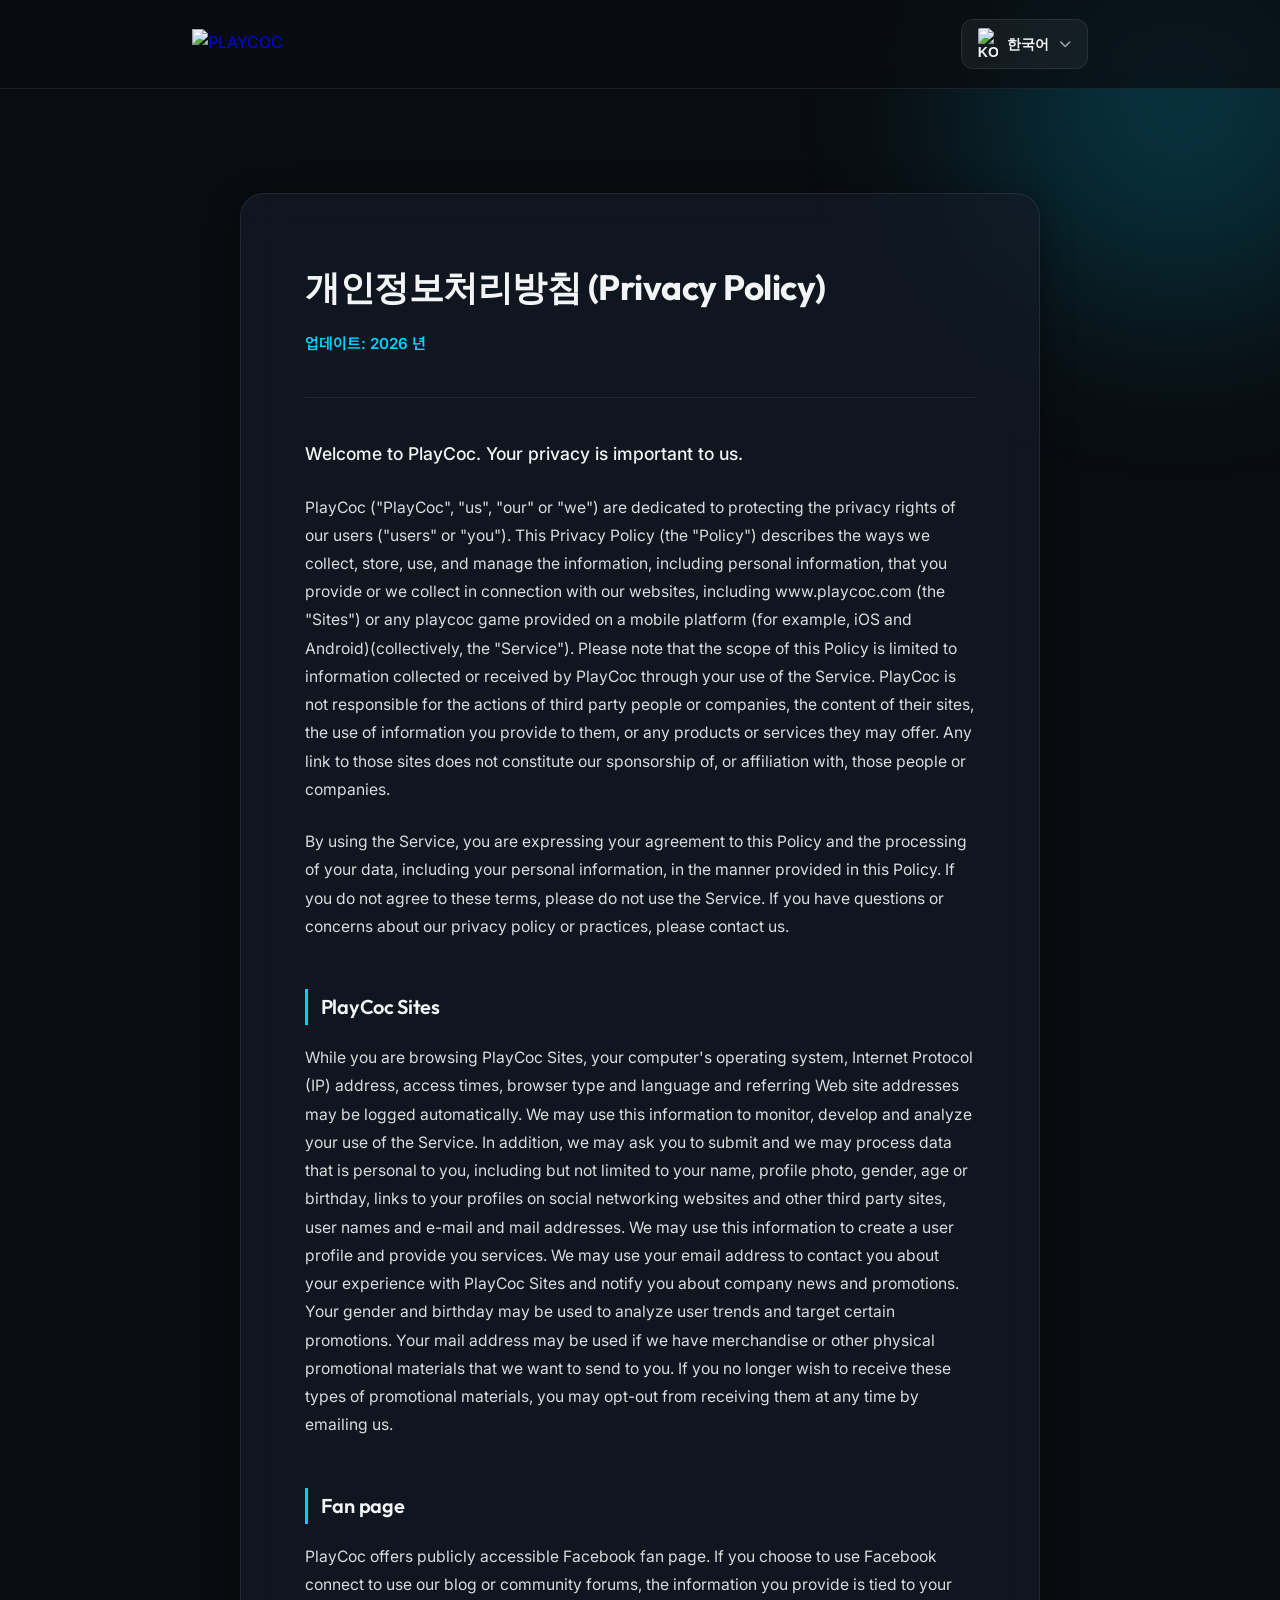
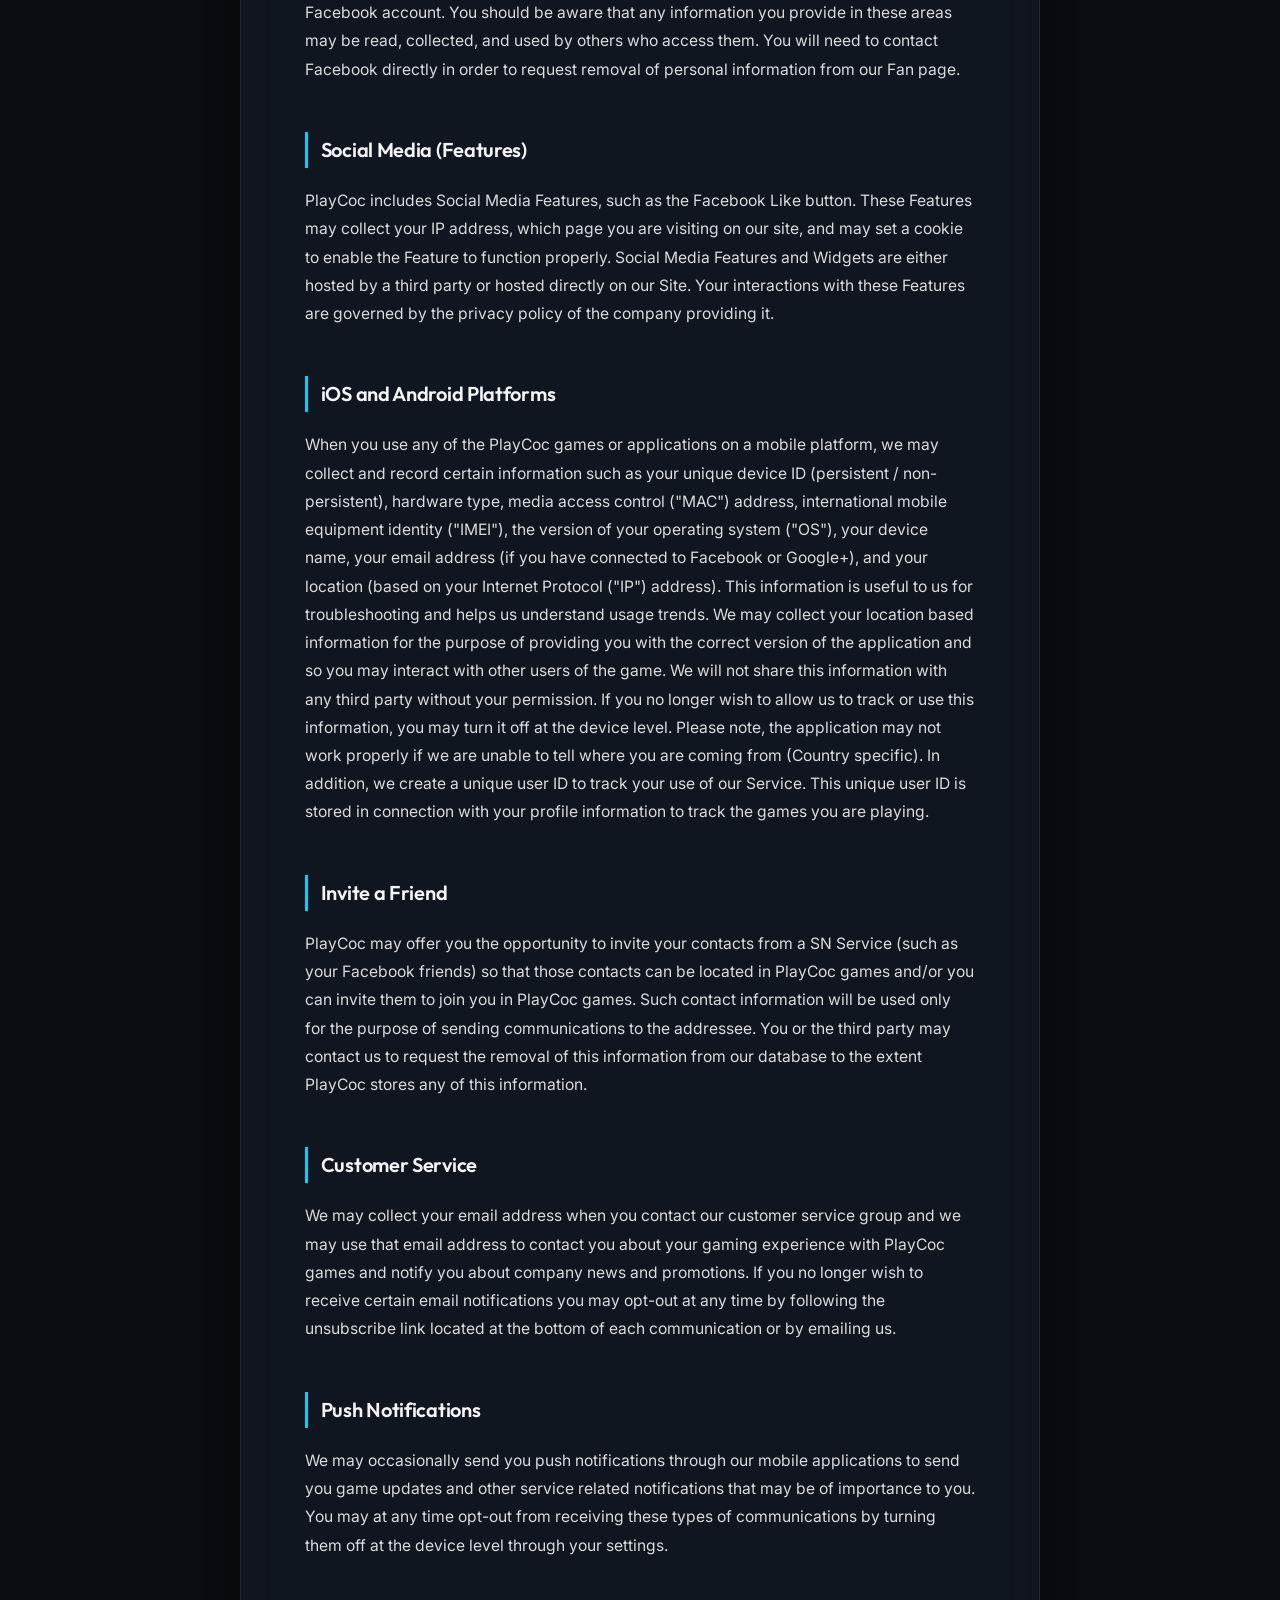
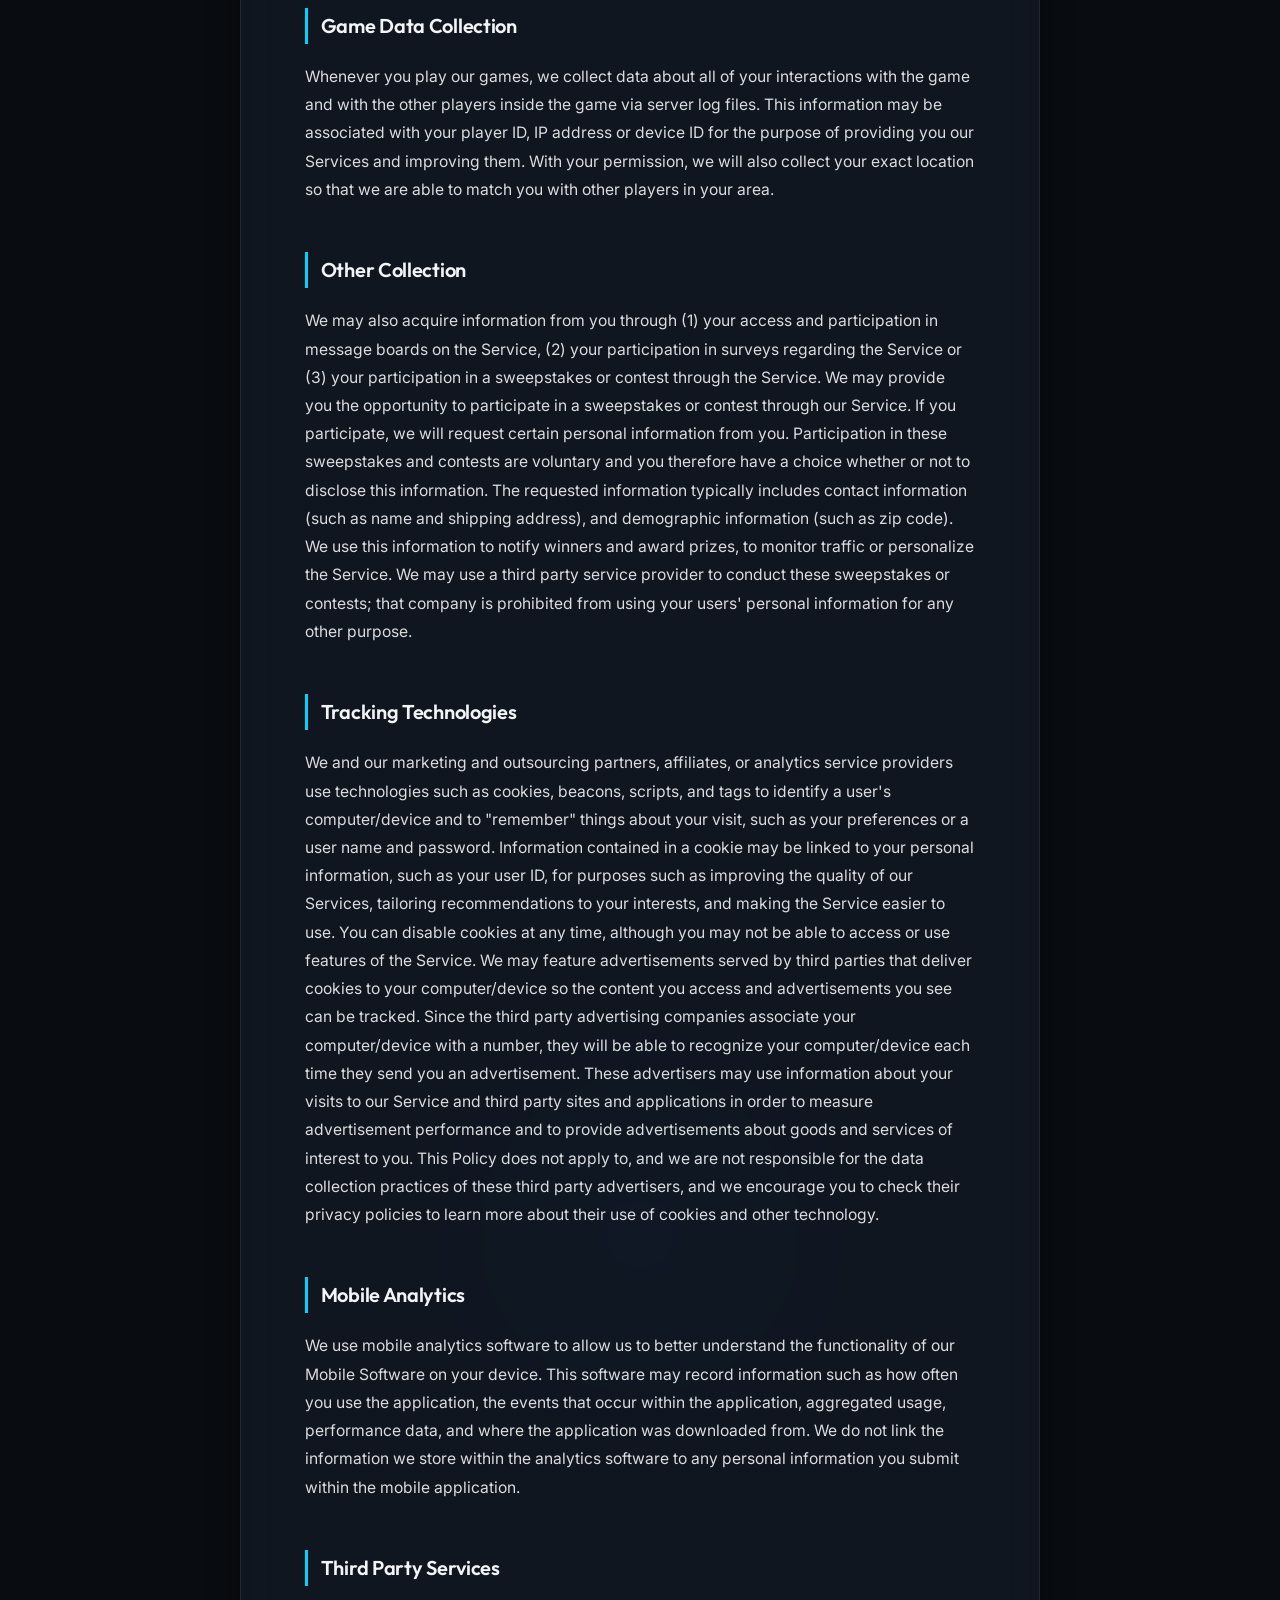
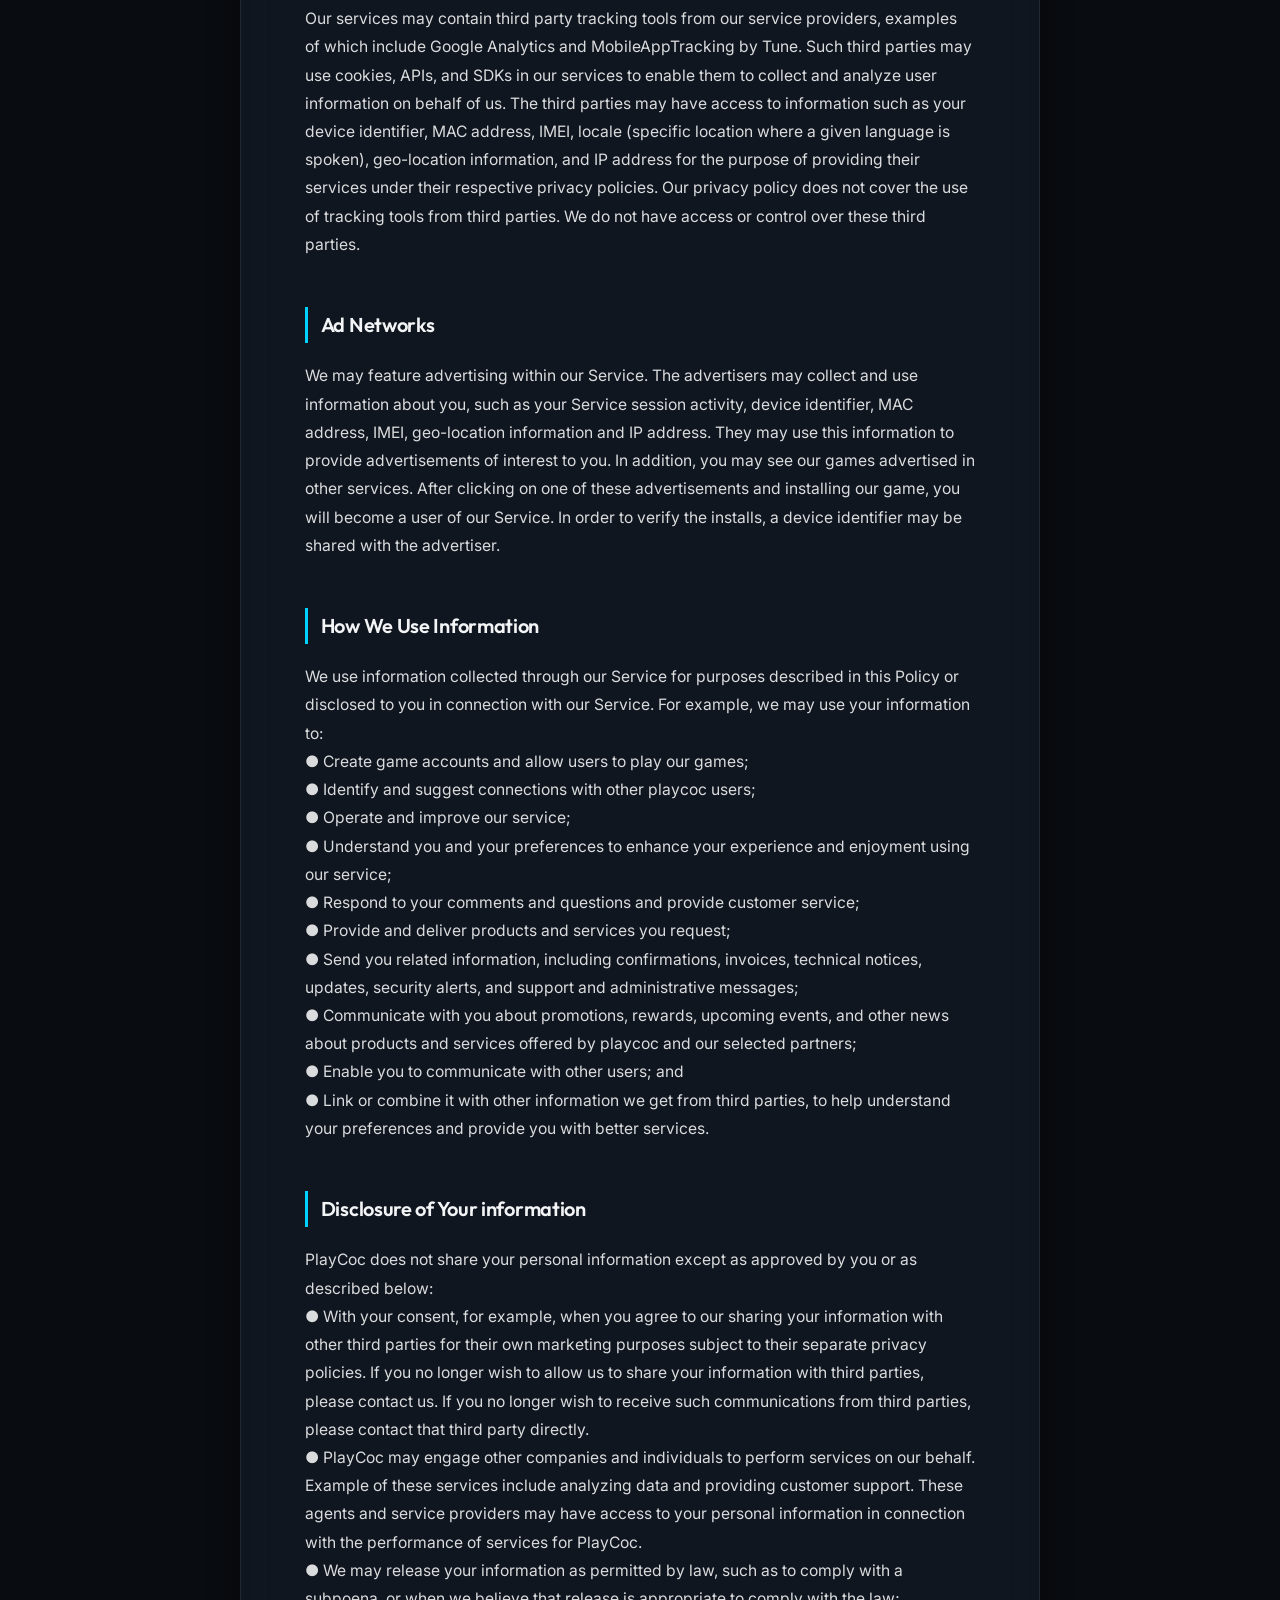
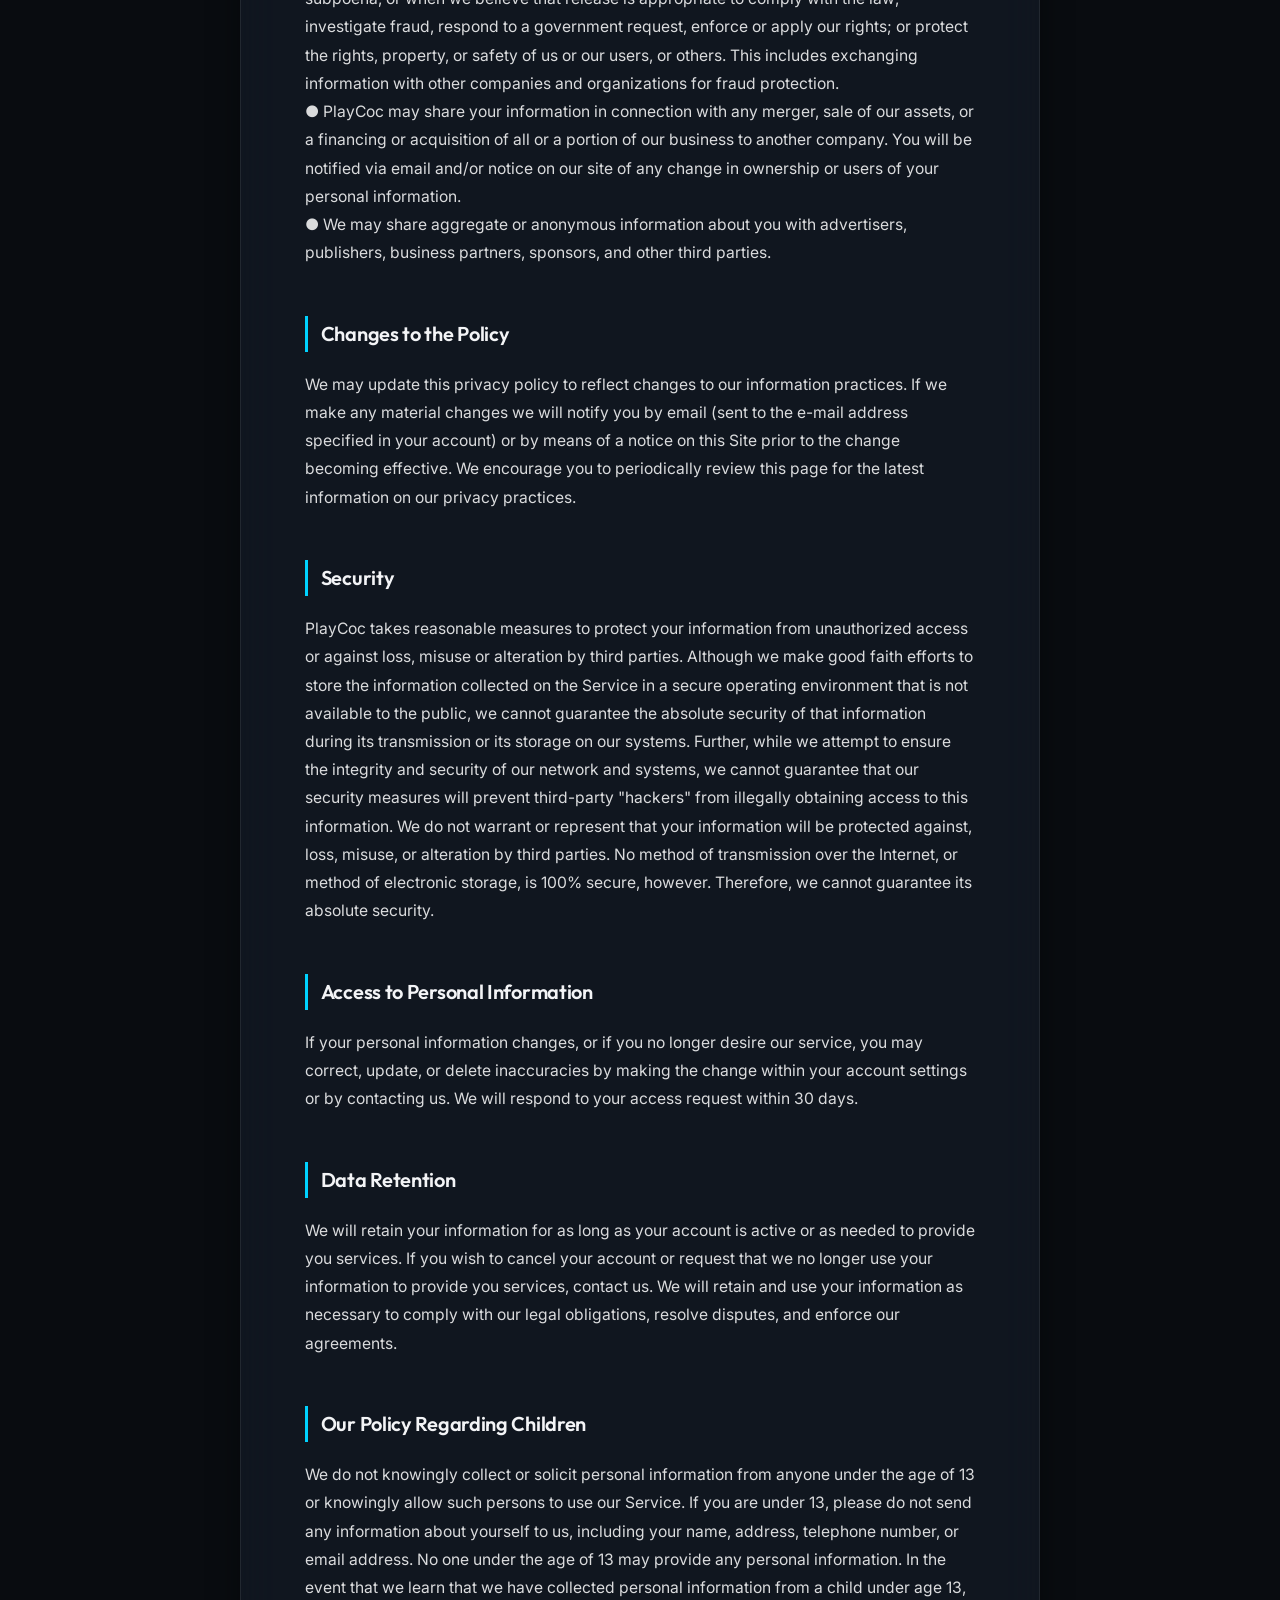
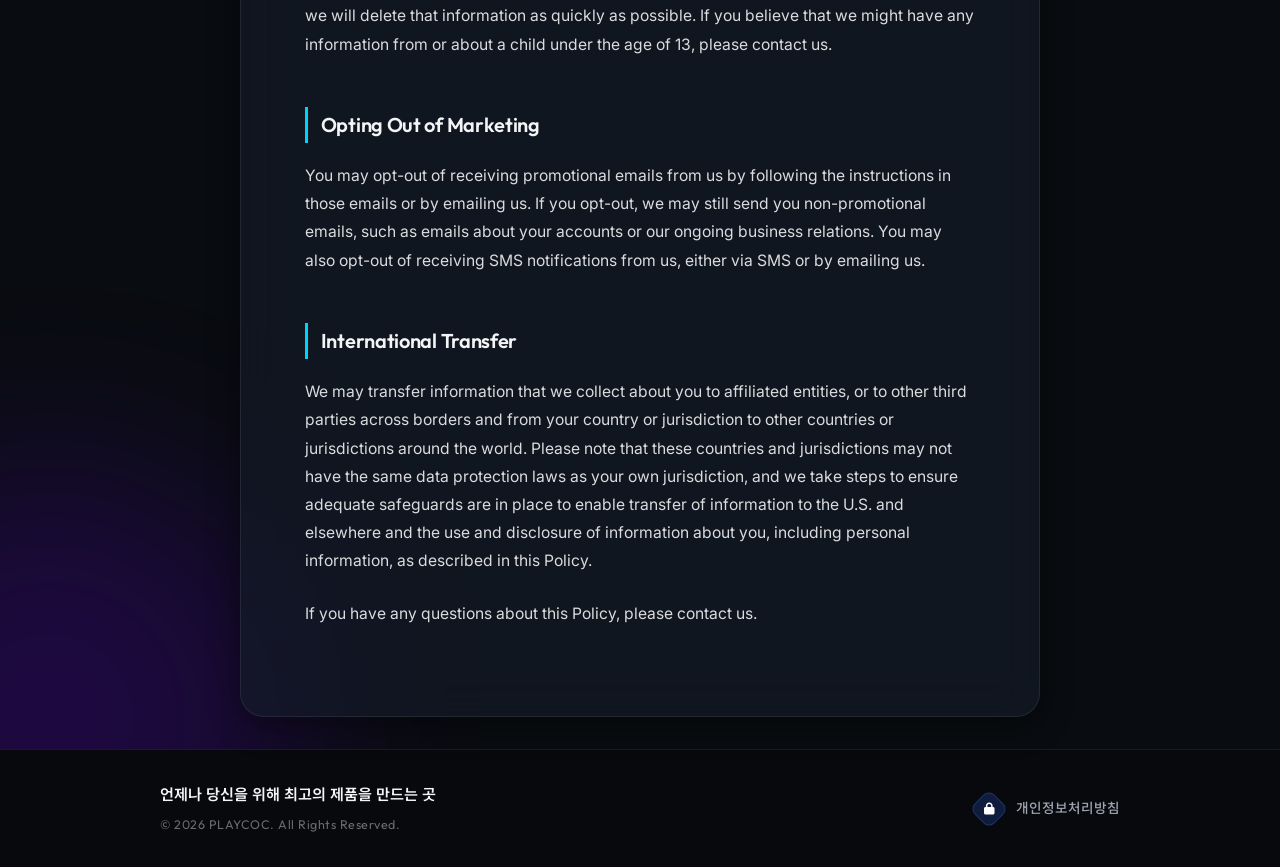
==== policy.html @ 74ed123f "Add files via upload" ====
<!DOCTYPE html>
<html lang="ko">
<head>
  <meta charset="UTF-8">
  <meta name="viewport" content="width=device-width, initial-scale=1.0">
  <title>개인정보처리방침 | Playcoc</title>
  <meta name="description" content="PlayCoc 개인정보처리방침 (Privacy Policy).">
  
  <!-- SEO Open Graph -->
  <meta property="og:title" content="개인정보처리방침 | Playcoc">
  <meta property="og:description" content="PlayCoc Privacy Policy.">
  <meta property="og:type" content="website">
  
  <!-- Fonts -->
  <link rel="preconnect" href="https://fonts.googleapis.com">
  <link rel="preconnect" href="https://fonts.gstatic.com" crossorigin>
  <link href="https://fonts.googleapis.com/css2?family=Inter:wght@300;400;500;600;700&family=Noto+Sans+KR:wght@300;400;500;700&family=Outfit:wght@400;600;800&display=swap" rel="stylesheet">
  
  <!-- FontAwesome -->
  <link rel="stylesheet" href="https://cdnjs.cloudflare.com/ajax/libs/font-awesome/6.4.0/css/all.min.css">
  
  <!-- Custom Styles -->
  <link rel="stylesheet" href="style.css">
</head>
<body>

  <!-- Background Decorative Orbs Container -->
  <div class="bg-decor-wrapper">
    <div class="decor-orb orb-1"></div>
    <div class="decor-orb orb-2"></div>
    <div class="decor-orb orb-3"></div>
  </div>

  <!-- Header -->
  <header>
    <div class="header-container">
      <a href="index.html" class="logo">
        <img src="img/header-logo.webp" alt="PLAYCOC" class="logo-img">
      </a>
      <div class="header-right">
        <!-- Custom Language Selector with Flags -->
        <div class="custom-lang-selector" id="lang-selector-wrap">
          <button class="lang-trigger-btn" id="lang-trigger">
            <img src="https://flagcdn.com/w20/kr.png" alt="KO" class="flag-img" id="current-flag">
            <span id="current-lang-text">한국어</span>
            <i class="fa-solid fa-chevron-down arrow-icon"></i>
          </button>
          <div class="lang-dropdown-menu" id="lang-dropdown">
            <div class="lang-option" data-value="ko">
              <img src="https://flagcdn.com/w20/kr.png" alt="KO" class="flag-img">
              <span>한국어</span>
            </div>
            <div class="lang-option" data-value="en">
              <img src="https://flagcdn.com/w20/us.png" alt="EN" class="flag-img">
              <span>English</span>
            </div>
            <div class="lang-option" data-value="vi">
              <img src="https://flagcdn.com/w20/vn.png" alt="VI" class="flag-img">
              <span>Tiếng Việt</span>
            </div>
          </div>
        </div>
      </div>
    </div>
  </header>

  <!-- Main Container -->
  <main class="container" style="padding-top: 6.5rem; padding-bottom: 2rem;">
    <div class="policy-wrapper">
      <div class="policy-header">
        <h1 data-i18n="policy-title">개인정보처리방침 (Privacy Policy)</h1>
        <p class="policy-date">
          <span data-i18n="policy-date-prefix">Updated in</span>
          <span id="policy-year"></span>
          <span data-i18n="policy-date-suffix"></span>
        </p>
      </div>
      
      <div class="policy-content">
        <p class="policy-intro">Welcome to PlayCoc. Your privacy is important to us.</p>
        
        <p>PlayCoc ("PlayCoc", "us", "our" or "we") are dedicated to protecting the privacy rights of our users ("users" or "you"). This Privacy Policy (the "Policy") describes the ways we collect, store, use, and manage the information, including personal information, that you provide or we collect in connection with our websites, including www.playcoc.com (the "Sites") or any playcoc game provided on a mobile platform (for example, iOS and Android)(collectively, the "Service"). Please note that the scope of this Policy is limited to information collected or received by PlayCoc through your use of the Service. PlayCoc is not responsible for the actions of third party people or companies, the content of their sites, the use of information you provide to them, or any products or services they may offer. Any link to those sites does not constitute our sponsorship of, or affiliation with, those people or companies.</p>
        
        <p>By using the Service, you are expressing your agreement to this Policy and the processing of your data, including your personal information, in the manner provided in this Policy. If you do not agree to these terms, please do not use the Service. If you have questions or concerns about our privacy policy or practices, please contact us.</p>
        
        <h3>PlayCoc Sites</h3>
        <p>While you are browsing PlayCoc Sites, your computer's operating system, Internet Protocol (IP) address, access times, browser type and language and referring Web site addresses may be logged automatically. We may use this information to monitor, develop and analyze your use of the Service. In addition, we may ask you to submit and we may process data that is personal to you, including but not limited to your name, profile photo, gender, age or birthday, links to your profiles on social networking websites and other third party sites, user names and e-mail and mail addresses. We may use this information to create a user profile and provide you services. We may use your email address to contact you about your experience with PlayCoc Sites and notify you about company news and promotions. Your gender and birthday may be used to analyze user trends and target certain promotions. Your mail address may be used if we have merchandise or other physical promotional materials that we want to send to you. If you no longer wish to receive these types of promotional materials, you may opt-out from receiving them at any time by emailing us.</p>
        
        <h3>Fan page</h3>
        <p>PlayCoc offers publicly accessible Facebook fan page. If you choose to use Facebook connect to use our blog or community forums, the information you provide is tied to your Facebook account. You should be aware that any information you provide in these areas may be read, collected, and used by others who access them. You will need to contact Facebook directly in order to request removal of personal information from our Fan page.</p>
        
        <h3>Social Media (Features)</h3>
        <p>PlayCoc includes Social Media Features, such as the Facebook Like button. These Features may collect your IP address, which page you are visiting on our site, and may set a cookie to enable the Feature to function properly. Social Media Features and Widgets are either hosted by a third party or hosted directly on our Site. Your interactions with these Features are governed by the privacy policy of the company providing it.</p>
        
        <h3>iOS and Android Platforms</h3>
        <p>When you use any of the PlayCoc games or applications on a mobile platform, we may collect and record certain information such as your unique device ID (persistent / non-persistent), hardware type, media access control ("MAC") address, international mobile equipment identity ("IMEI"), the version of your operating system ("OS"), your device name, your email address (if you have connected to Facebook or Google+), and your location (based on your Internet Protocol ("IP") address). This information is useful to us for troubleshooting and helps us understand usage trends. We may collect your location based information for the purpose of providing you with the correct version of the application and so you may interact with other users of the game. We will not share this information with any third party without your permission. If you no longer wish to allow us to track or use this information, you may turn it off at the device level. Please note, the application may not work properly if we are unable to tell where you are coming from (Country specific). In addition, we create a unique user ID to track your use of our Service. This unique user ID is stored in connection with your profile information to track the games you are playing.</p>
        
        <h3>Invite a Friend</h3>
        <p>PlayCoc may offer you the opportunity to invite your contacts from a SN Service (such as your Facebook friends) so that those contacts can be located in PlayCoc games and/or you can invite them to join you in PlayCoc games. Such contact information will be used only for the purpose of sending communications to the addressee. You or the third party may contact us to request the removal of this information from our database to the extent PlayCoc stores any of this information.</p>
        
        <h3>Customer Service</h3>
        <p>We may collect your email address when you contact our customer service group and we may use that email address to contact you about your gaming experience with PlayCoc games and notify you about company news and promotions. If you no longer wish to receive certain email notifications you may opt-out at any time by following the unsubscribe link located at the bottom of each communication or by emailing us.</p>
        
        <h3>Push Notifications</h3>
        <p>We may occasionally send you push notifications through our mobile applications to send you game updates and other service related notifications that may be of importance to you. You may at any time opt-out from receiving these types of communications by turning them off at the device level through your settings.</p>
        
        <h3>Game Data Collection</h3>
        <p>Whenever you play our games, we collect data about all of your interactions with the game and with the other players inside the game via server log files. This information may be associated with your player ID, IP address or device ID for the purpose of providing you our Services and improving them. With your permission, we will also collect your exact location so that we are able to match you with other players in your area.</p>
        
        <h3>Other Collection</h3>
        <p>We may also acquire information from you through (1) your access and participation in message boards on the Service, (2) your participation in surveys regarding the Service or (3) your participation in a sweepstakes or contest through the Service. We may provide you the opportunity to participate in a sweepstakes or contest through our Service. If you participate, we will request certain personal information from you. Participation in these sweepstakes and contests are voluntary and you therefore have a choice whether or not to disclose this information. The requested information typically includes contact information (such as name and shipping address), and demographic information (such as zip code). We use this information to notify winners and award prizes, to monitor traffic or personalize the Service. We may use a third party service provider to conduct these sweepstakes or contests; that company is prohibited from using your users' personal information for any other purpose.</p>
        
        <h3>Tracking Technologies</h3>
        <p>We and our marketing and outsourcing partners, affiliates, or analytics service providers use technologies such as cookies, beacons, scripts, and tags to identify a user's computer/device and to "remember" things about your visit, such as your preferences or a user name and password. Information contained in a cookie may be linked to your personal information, such as your user ID, for purposes such as improving the quality of our Services, tailoring recommendations to your interests, and making the Service easier to use. You can disable cookies at any time, although you may not be able to access or use features of the Service. We may feature advertisements served by third parties that deliver cookies to your computer/device so the content you access and advertisements you see can be tracked. Since the third party advertising companies associate your computer/device with a number, they will be able to recognize your computer/device each time they send you an advertisement. These advertisers may use information about your visits to our Service and third party sites and applications in order to measure advertisement performance and to provide advertisements about goods and services of interest to you. This Policy does not apply to, and we are not responsible for the data collection practices of these third party advertisers, and we encourage you to check their privacy policies to learn more about their use of cookies and other technology.</p>
        
        <h3>Mobile Analytics</h3>
        <p>We use mobile analytics software to allow us to better understand the functionality of our Mobile Software on your device. This software may record information such as how often you use the application, the events that occur within the application, aggregated usage, performance data, and where the application was downloaded from. We do not link the information we store within the analytics software to any personal information you submit within the mobile application.</p>
        
        <h3>Third Party Services</h3>
        <p>Our services may contain third party tracking tools from our service providers, examples of which include Google Analytics and MobileAppTracking by Tune. Such third parties may use cookies, APIs, and SDKs in our services to enable them to collect and analyze user information on behalf of us. The third parties may have access to information such as your device identifier, MAC address, IMEI, locale (specific location where a given language is spoken), geo-location information, and IP address for the purpose of providing their services under their respective privacy policies. Our privacy policy does not cover the use of tracking tools from third parties. We do not have access or control over these third parties.</p>
        
        <h3>Ad Networks</h3>
        <p>We may feature advertising within our Service. The advertisers may collect and use information about you, such as your Service session activity, device identifier, MAC address, IMEI, geo-location information and IP address. They may use this information to provide advertisements of interest to you. In addition, you may see our games advertised in other services. After clicking on one of these advertisements and installing our game, you will become a user of our Service. In order to verify the installs, a device identifier may be shared with the advertiser.</p>
        
        <h3>How We Use Information</h3>
        <p>We use information collected through our Service for purposes described in this Policy or disclosed to you in connection with our Service. For example, we may use your information to:<br>
        ● Create game accounts and allow users to play our games;<br>
        ● Identify and suggest connections with other playcoc users;<br>
        ● Operate and improve our service;<br>
        ● Understand you and your preferences to enhance your experience and enjoyment using our service;<br>
        ● Respond to your comments and questions and provide customer service;<br>
        ● Provide and deliver products and services you request;<br>
        ● Send you related information, including confirmations, invoices, technical notices, updates, security alerts, and support and administrative messages;<br>
        ● Communicate with you about promotions, rewards, upcoming events, and other news about products and services offered by playcoc and our selected partners;<br>
        ● Enable you to communicate with other users; and<br>
        ● Link or combine it with other information we get from third parties, to help understand your preferences and provide you with better services.</p>
        
        <h3>Disclosure of Your information</h3>
        <p>PlayCoc does not share your personal information except as approved by you or as described below:<br>
        ● With your consent, for example, when you agree to our sharing your information with other third parties for their own marketing purposes subject to their separate privacy policies. If you no longer wish to allow us to share your information with third parties, please contact us. If you no longer wish to receive such communications from third parties, please contact that third party directly.<br>
        ● PlayCoc may engage other companies and individuals to perform services on our behalf. Example of these services include analyzing data and providing customer support. These agents and service providers may have access to your personal information in connection with the performance of services for PlayCoc.<br>
        ● We may release your information as permitted by law, such as to comply with a subpoena, or when we believe that release is appropriate to comply with the law; investigate fraud, respond to a government request, enforce or apply our rights; or protect the rights, property, or safety of us or our users, or others. This includes exchanging information with other companies and organizations for fraud protection.<br>
        ● PlayCoc may share your information in connection with any merger, sale of our assets, or a financing or acquisition of all or a portion of our business to another company. You will be notified via email and/or notice on our site of any change in ownership or users of your personal information.<br>
        ● We may share aggregate or anonymous information about you with advertisers, publishers, business partners, sponsors, and other third parties.</p>
        
        <h3>Changes to the Policy</h3>
        <p>We may update this privacy policy to reflect changes to our information practices. If we make any material changes we will notify you by email (sent to the e-mail address specified in your account) or by means of a notice on this Site prior to the change becoming effective. We encourage you to periodically review this page for the latest information on our privacy practices.</p>
        
        <h3>Security</h3>
        <p>PlayCoc takes reasonable measures to protect your information from unauthorized access or against loss, misuse or alteration by third parties. Although we make good faith efforts to store the information collected on the Service in a secure operating environment that is not available to the public, we cannot guarantee the absolute security of that information during its transmission or its storage on our systems. Further, while we attempt to ensure the integrity and security of our network and systems, we cannot guarantee that our security measures will prevent third-party "hackers" from illegally obtaining access to this information. We do not warrant or represent that your information will be protected against, loss, misuse, or alteration by third parties. No method of transmission over the Internet, or method of electronic storage, is 100% secure, however. Therefore, we cannot guarantee its absolute security.</p>
        
        <h3>Access to Personal Information</h3>
        <p>If your personal information changes, or if you no longer desire our service, you may correct, update, or delete inaccuracies by making the change within your account settings or by contacting us. We will respond to your access request within 30 days.</p>
        
        <h3>Data Retention</h3>
        <p>We will retain your information for as long as your account is active or as needed to provide you services. If you wish to cancel your account or request that we no longer use your information to provide you services, contact us. We will retain and use your information as necessary to comply with our legal obligations, resolve disputes, and enforce our agreements.</p>
        
        <h3>Our Policy Regarding Children</h3>
        <p>We do not knowingly collect or solicit personal information from anyone under the age of 13 or knowingly allow such persons to use our Service. If you are under 13, please do not send any information about yourself to us, including your name, address, telephone number, or email address. No one under the age of 13 may provide any personal information. In the event that we learn that we have collected personal information from a child under age 13, we will delete that information as quickly as possible. If you believe that we might have any information from or about a child under the age of 13, please contact us.</p>
        
        <h3>Opting Out of Marketing</h3>
        <p>You may opt-out of receiving promotional emails from us by following the instructions in those emails or by emailing us. If you opt-out, we may still send you non-promotional emails, such as emails about your accounts or our ongoing business relations. You may also opt-out of receiving SMS notifications from us, either via SMS or by emailing us.</p>
        
        <h3>International Transfer</h3>
        <p>We may transfer information that we collect about you to affiliated entities, or to other third parties across borders and from your country or jurisdiction to other countries or jurisdictions around the world. Please note that these countries and jurisdictions may not have the same data protection laws as your own jurisdiction, and we take steps to ensure adequate safeguards are in place to enable transfer of information to the U.S. and elsewhere and the use and disclosure of information about you, including personal information, as described in this Policy.</p>
        
        <p>If you have any questions about this Policy, please contact us.</p>
      </div>
    </div>
  </main>

  <!-- Footer -->
  <footer>
    <div class="footer-container">
      <div class="footer-left-content">
        <p class="footer-slogan-text" data-i18n="footer-slogan">언제나 당신을 위해 최고의 제품을 만드는 곳</p>
        <p class="footer-copyright-text">&copy; <span id="footer-year"></span> PLAYCOC. All Rights Reserved.</p>
      </div>
      <div class="footer-links">
        <a href="policy.html" class="footer-policy-link-wrap">
          <span class="policy-icon-box">
            <i class="fa-solid fa-lock"></i>
          </span>
          <span data-i18n="footer-policy-link">개인정보처리방침</span>
        </a>
      </div>
    </div>
  </footer>

  <script src="policy.js"></script>
</body>
</html>
---- style.css ----
/* --- Global Styles & Design System --- */
:root {
  /* Color Palette */
  --bg-dark: #090c10;
  --bg-panel: rgba(21, 28, 41, 0.65);
  --bg-panel-solid: #151c29;
  --border-color: rgba(255, 255, 255, 0.08);
  --color-primary: #00d2ff;
  --color-secondary: #0078ff;
  --color-accent: #7000ff;
  --color-success: #3ddc84;
  --color-warning: #f5a623;
  --text-main: #f3f4f6;
  --text-muted: #9ca3af;
  
  /* Gradients */
  --gradient-main: linear-gradient(135deg, var(--color-primary) 0%, var(--color-secondary) 100%);
  --gradient-accent: linear-gradient(135deg, #8b5cf6 0%, var(--color-accent) 100%);
  
  /* Shadows & Blur */
  --glass-blur: blur(20px);
  --glow-shadow: 0 0 25px rgba(0, 210, 255, 0.15);
  --panel-shadow: 0 8px 32px 0 rgba(0, 0, 0, 0.4);
  
  /* Transitions */
  --transition-fast: all 0.2s cubic-bezier(0.4, 0, 0.2, 1);
  --transition-normal: all 0.4s cubic-bezier(0.4, 0, 0.2, 1);
  
  /* Layout Constants */
  --header-height: 73px;
}

/* Enable standard smooth scrolling */
html {
  scroll-behavior: smooth;
  scroll-padding-top: calc(var(--header-height) + 15px); /* Dynamically offset for sticky header */
}

* {
  box-sizing: border-box;
  margin: 0;
  padding: 0;
}

body {
  font-family: 'Inter', 'Noto Sans KR', sans-serif;
  background-color: var(--bg-dark);
  background-image: 
    linear-gradient(to bottom, rgba(9, 12, 16, 0.1) 0%, rgba(9, 12, 16, 0.78) 850px, var(--bg-dark) 1050px),
    url('img/hero-bg.webp');
  background-size: 100% 1050px; /* Bleeds deep behind the first card steps */
  background-position: center top;
  background-repeat: no-repeat;
  color: var(--text-main);
  min-height: 100vh;
  position: relative;
  overflow-x: hidden;
  display: flex;
  flex-direction: column;
  line-height: 1.7;
}

/* --- Decorative Orbs --- */
.bg-decor-wrapper {
  position: absolute;
  top: 0;
  left: 0;
  width: 100%;
  height: 100%;
  overflow: hidden;
  pointer-events: none;
  z-index: -1;
}

.decor-orb {
  position: absolute;
  border-radius: 50%;
  filter: blur(100px);
  z-index: -1;
  opacity: 0.2;
}
.orb-1 {
  width: 400px;
  height: 400px;
  background: var(--color-primary);
  top: -100px;
  right: -100px;
}
.orb-2 {
  width: 500px;
  height: 500px;
  background: var(--color-accent);
  bottom: -100px;
  left: -200px;
}
.orb-3 {
  width: 300px;
  height: 300px;
  background: var(--color-secondary);
  top: 50%;
  left: 50%;
  transform: translate(-50%, -50%);
  opacity: 0.08;
}

/* --- Header --- */
header {
  border-bottom: 1px solid var(--border-color);
  background: rgba(9, 12, 16, 0.7);
  backdrop-filter: blur(12px);
  position: sticky;
  top: 0;
  z-index: 100;
}

.header-container {
  max-width: 960px;
  margin: 0 auto;
  padding: 1.2rem 2rem;
  display: flex;
  justify-content: space-between;
  align-items: center;
}

.logo {
  display: flex;
  align-items: center;
  text-decoration: none;
}

.logo-img {
  height: 30px; /* Slim header height */
  width: auto;
  display: block;
}

.header-right {
  display: flex;
  align-items: center;
  gap: 1.2rem;
}

/* Custom Language Dropdown */
.custom-lang-selector {
  position: relative;
  font-family: inherit;
}

.lang-trigger-btn {
  display: flex;
  align-items: center;
  gap: 0.6rem;
  background: rgba(255, 255, 255, 0.05);
  border: 1px solid var(--border-color);
  padding: 0.5rem 1rem;
  border-radius: 12px;
  color: var(--text-main);
  font-size: 0.88rem;
  font-weight: 600;
  cursor: pointer;
  transition: var(--transition-fast);
  outline: none;
}

.lang-trigger-btn:hover {
  border-color: rgba(0, 210, 255, 0.3);
  background: rgba(0, 210, 255, 0.05);
}

.flag-img {
  width: 20px;
  height: auto;
  border-radius: 2px;
  object-fit: cover;
  box-shadow: 0 1px 3px rgba(0,0,0,0.3);
}

.arrow-icon {
  font-size: 0.75rem;
  color: var(--text-muted);
  transition: var(--transition-fast);
}

.custom-lang-selector.open .arrow-icon {
  transform: rotate(180deg);
  color: var(--color-primary);
}

.lang-dropdown-menu {
  position: absolute;
  top: calc(100% + 8px);
  right: 0;
  background: rgba(21, 28, 41, 0.95);
  border: 1px solid var(--border-color);
  border-radius: 14px;
  padding: 0.5rem;
  width: 140px;
  display: none;
  flex-direction: column;
  gap: 0.3rem;
  backdrop-filter: blur(15px);
  box-shadow: 0 10px 25px rgba(0, 0, 0, 0.5);
  z-index: 1000;
  animation: dropdownFadeIn 0.2s ease-out;
}

@keyframes dropdownFadeIn {
  from {
    opacity: 0;
    transform: translateY(-5px);
  }
  to {
    opacity: 1;
    transform: translateY(0);
  }
}

.custom-lang-selector.open .lang-dropdown-menu {
  display: flex;
}

.lang-option {
  display: flex;
  align-items: center;
  gap: 0.6rem;
  padding: 0.5rem 0.8rem;
  border-radius: 8px;
  cursor: pointer;
  font-size: 0.85rem;
  font-weight: 500;
  color: var(--text-main);
  transition: var(--transition-fast);
}

.lang-option:hover {
  background: rgba(0, 210, 255, 0.08);
  color: var(--color-primary);
}

.lang-option.active {
  background: rgba(0, 210, 255, 0.12);
  color: var(--color-primary);
  font-weight: 600;
}

/* --- Hero Section --- */
.hero-section {
  margin-top: calc(-1 * var(--header-height));
  padding: calc(var(--header-height) + 6rem) 2rem 4rem 2rem;
  position: relative;
  overflow: hidden;
  background: transparent; /* Transparent to show the body background */
}

/* Cyber Tech Grid Background overlay */
.hero-section::before {
  content: '';
  position: absolute;
  top: 0;
  left: 0;
  width: 100%;
  height: 100%;
  background-image: 
    linear-gradient(rgba(255, 255, 255, 0.015) 1px, transparent 1px),
    linear-gradient(90deg, rgba(255, 255, 255, 0.015) 1px, transparent 1px);
  background-size: 50px 50px;
  background-position: center;
  mask-image: radial-gradient(ellipse 60% 60% at 50% 50%, #000 30%, transparent 100%);
  -webkit-mask-image: radial-gradient(ellipse 60% 60% at 50% 50%, #000 30%, transparent 100%);
  pointer-events: none;
  z-index: 0;
}

.hero-container {
  max-width: 960px;
  margin: 0 auto;
  text-align: center;
  position: relative;
  z-index: 2;
}

/* PLAYCOC Premium Logo & Sheen styling */
.brand-logo-container {
  display: flex;
  flex-direction: column;
  align-items: center;
  gap: 1.2rem;
  margin-bottom: 1.5rem;
}

.logo-sheen-container {
  position: relative;
  display: inline-block;
  line-height: 0;
  max-width: 100%;
}

.hero-logo-img {
  width: 300px;
  height: auto;
  max-width: 100%;
  filter: drop-shadow(0 4px 20px rgba(0, 0, 0, 0.65)); /* Clean baseline drop-shadow */
  display: block;
  margin: 0 auto;
  animation: neonSignBreathe 6s infinite ease-in-out; /* Smooth, natural breathing neon glow */
}

/* Diagonal metallic shine sweeping across the logo surface only */
.sheen-layer {
  position: absolute;
  top: 0;
  left: 0;
  width: 100%;
  height: 100%;
  pointer-events: none;
  z-index: 3;
  
  /* Clips the shine gradient exactly to the non-transparent logo pixels */
  -webkit-mask-image: url('img/hero-logo.webp');
  mask-image: url('img/hero-logo.webp');
  -webkit-mask-size: contain;
  mask-size: contain;
  -webkit-mask-repeat: no-repeat;
  mask-repeat: no-repeat;
  -webkit-mask-position: center;
  mask-position: center;
  
  /* Dynamic 125deg tilted metallic sheen line sweeping left-to-right */
  background: linear-gradient(
    125deg,
    rgba(255, 255, 255, 0) 38%,
    rgba(255, 255, 255, 0.75) 50%,
    rgba(255, 255, 255, 0) 62%
  );
  background-size: 300% 100%;
  background-position: 120% 0;
  background-repeat: no-repeat; /* Crucial: prevents tiling so only a single line sweeps */
  animation: logoSheenSweep 8s ease-in-out infinite; /* Uniform 8s cycle for regular, calm repetition */
}

@keyframes logoSheenSweep {
  /* Sweeps slowly (0% to 14% = 1.12s), then exits faster (14% to 20% = 0.48s) - Total 1.6s sweep (from original 3rd sweep) */
  0% {
    background-position: 120% 0;
  }
  14% {
    background-position: 15% 0; /* Slow glide past center */
  }
  20% {
    background-position: -120% 0; /* Faster exit */
  }
  /* Regular, calm waiting pause (20% to 100% = 6.4s wait) */
  100% {
    background-position: -120% 0;
  }
}

@keyframes neonSignBreathe {
  0%, 100% {
    transform: scale(1);
    /* Fades completely to solid black drop-shadow (neon off/disappeared) */
    filter: drop-shadow(0 4px 20px rgba(0, 0, 0, 0.65));
  }
  50% {
    transform: scale(1.025); /* Gentle scale up */
    /* Neon glow fades in smoothly and beautifully */
    filter: 
      drop-shadow(0 6px 25px rgba(0, 0, 0, 0.8)) 
      drop-shadow(0 0 22px rgba(0, 210, 255, 0.45)) 
      drop-shadow(0 0 32px rgba(180, 0, 255, 0.35));
  }
}

.hero-subtitle {
  color: var(--text-muted);
  font-size: 1.2rem;
  margin-bottom: 3.5rem;
  max-width: 600px;
  margin-left: auto;
  margin-right: auto;
}

.hero-btn-grid {
  display: grid;
  grid-template-columns: repeat(3, 1fr);
  gap: 1.8rem;
  width: 100%;
}

/* Hero Card Buttons */
.hero-card-btn {
  text-decoration: none;
  background: var(--bg-panel);
  border: 1px solid var(--border-color);
  border-radius: 24px;
  padding: 1.8rem;
  display: flex;
  align-items: center;
  gap: 1.2rem;
  backdrop-filter: var(--glass-blur);
  transition: var(--transition-normal);
  cursor: pointer;
  box-shadow: var(--panel-shadow);
  text-align: left;
}

.hero-card-btn:hover {
  transform: translateY(-5px);
}

.webgame-btn:hover {
  border-color: rgba(168, 85, 247, 0.4);
  box-shadow: 0 15px 35px rgba(168, 85, 247, 0.15);
}
.apk-btn:hover {
  border-color: rgba(0, 210, 255, 0.4);
  box-shadow: 0 15px 35px rgba(0, 210, 255, 0.15);
}
.cs-btn:hover {
  border-color: rgba(16, 185, 129, 0.4);
  box-shadow: 0 15px 35px rgba(16, 185, 129, 0.15);
}

.hero-card-icon-wrap {
  width: 56px;
  height: 56px;
  border-radius: 16px;
  display: flex;
  justify-content: center;
  align-items: center;
  font-size: 1.8rem;
  transition: var(--transition-normal);
  flex-shrink: 0;
}

.webgame-btn .hero-card-icon-wrap {
  background: rgba(168, 85, 247, 0.1);
  color: #a855f7;
  border: 1px solid rgba(168, 85, 247, 0.2);
}
.webgame-btn:hover .hero-card-icon-wrap {
  background: linear-gradient(135deg, #a855f7, #6366f1);
  color: #fff;
  border-color: transparent;
  box-shadow: 0 0 15px rgba(168, 85, 247, 0.4);
}

.apk-btn .hero-card-icon-wrap {
  background: rgba(0, 210, 255, 0.1);
  color: var(--color-primary);
  border: 1px solid rgba(0, 210, 255, 0.2);
}
.apk-btn:hover .hero-card-icon-wrap {
  background: var(--gradient-main);
  color: #000;
  border-color: transparent;
  box-shadow: 0 0 15px rgba(0, 210, 255, 0.4);
}

.cs-btn .hero-card-icon-wrap {
  background: rgba(16, 185, 129, 0.1);
  color: #10b981;
  border: 1px solid rgba(16, 185, 129, 0.2);
}
.cs-btn:hover .hero-card-icon-wrap {
  background: linear-gradient(135deg, #10b981, #059669);
  color: #fff;
  border-color: transparent;
  box-shadow: 0 0 15px rgba(16, 185, 129, 0.4);
}

.hero-card-info {
  display: flex;
  flex-direction: column;
}

.hero-card-title {
  font-size: 1.15rem;
  font-weight: 700;
  color: var(--text-main);
  margin-bottom: 0.1rem;
}

.hero-card-desc {
  font-size: 0.78rem;
  font-weight: 500;
  color: var(--text-muted);
  text-transform: uppercase;
  letter-spacing: 0.8px;
}

/* --- Section Divider --- */
.section-divider {
  display: flex;
  align-items: center;
  justify-content: center;
  gap: 1.5rem;
  margin: 10.5rem auto 1rem auto; /* Increased gap above, decreased gap below */
  max-width: 960px;
  width: 100%;
  padding: 0 2rem;
  position: relative;
  z-index: 2;
}

.divider-line {
  flex: 1;
  height: 1px;
}

.section-divider .divider-line:first-child {
  background: linear-gradient(90deg, transparent, rgba(0, 210, 255, 0.2), var(--border-color));
}

.section-divider .divider-line:last-child {
  background: linear-gradient(90deg, var(--border-color), rgba(112, 0, 255, 0.2), transparent);
}

.divider-badge {
  background: rgba(21, 28, 41, 0.85);
  border: 1px solid var(--border-color);
  padding: 0.5rem 1.2rem;
  border-radius: 50px;
  font-size: 0.8rem;
  font-weight: 700;
  color: var(--text-muted);
  letter-spacing: 1.5px;
  display: flex;
  align-items: center;
  gap: 0.5rem;
  box-shadow: 0 4px 15px rgba(0,0,0,0.3);
  backdrop-filter: blur(10px);
}

/* --- Main Layout (Centered Spacious Column) --- */
.container {
  max-width: 960px;
  margin: 0 auto;
  padding: 1rem 2rem 6rem 2rem; /* Reduced top padding to decrease gap below the divider */
  flex: 1;
  display: flex;
  flex-direction: column;
  gap: 3.5rem;
  align-items: stretch;
}

/* --- Intro Header --- */
.intro-box {
  text-align: center;
  margin-bottom: 1rem;
}

.intro-box h1 {
  font-family: 'Outfit', 'Noto Sans KR', sans-serif;
  font-size: 2.8rem;
  font-weight: 800;
  margin-bottom: 1rem;
  background: linear-gradient(135deg, #ffffff 0%, #a5b4fc 100%);
  -webkit-background-clip: text;
  -webkit-text-fill-color: transparent;
}

.intro-box .subtitle {
  color: var(--text-muted);
  font-size: 1.2rem;
  max-width: 700px;
  margin: 0 auto;
}

/* --- Guide Steps --- */
.steps-wrapper {
  display: flex;
  flex-direction: column;
  gap: 2rem;
}

.step-card {
  background: var(--bg-panel);
  border: 1px solid var(--border-color);
  border-radius: 24px;
  backdrop-filter: var(--glass-blur);
  overflow: hidden;
  transition: var(--transition-normal);
  cursor: pointer;
  box-shadow: var(--panel-shadow);
  scroll-margin-top: 100px; /* Native scroll padding for header offset */
}

.step-card:hover {
  border-color: rgba(0, 210, 255, 0.25);
  transform: translateY(-2px);
  box-shadow: 0 12px 35px rgba(0, 0, 0, 0.5);
}

.step-card.active {
  border-color: rgba(0, 210, 255, 0.4);
  box-shadow: 0 12px 40px rgba(0, 210, 255, 0.06);
  background: rgba(21, 28, 41, 0.85);
  cursor: default;
}

.step-header {
  padding: 2.2rem 2.8rem;
  display: flex;
  align-items: center;
  gap: 1.8rem;
}

.step-number {
  font-family: 'Outfit', sans-serif;
  font-size: 2.2rem;
  font-weight: 800;
  color: rgba(255, 255, 255, 0.12);
  transition: var(--transition-normal);
}

.step-card.active .step-number {
  color: var(--color-primary);
  text-shadow: var(--glow-shadow);
}

.step-title-group {
  flex: 1;
}

.step-tag {
  display: inline-block;
  font-family: 'Outfit', sans-serif;
  font-size: 0.8rem;
  font-weight: 700;
  text-transform: uppercase;
  color: var(--text-muted);
  letter-spacing: 1.2px;
  margin-bottom: 0.2rem;
  transition: var(--transition-fast);
}

.step-card.active .step-tag {
  color: var(--color-primary);
}

.step-header h2 {
  font-size: 1.4rem;
  font-weight: 700;
  color: var(--text-main);
}

.step-arrow {
  color: var(--text-muted);
  font-size: 1.2rem;
  transition: var(--transition-normal);
}

.step-card.active .step-arrow {
  transform: rotate(90deg);
  color: var(--color-primary);
}

.step-content {
  max-height: 0;
  padding: 0 2.8rem;
  overflow: hidden;
  transition: max-height 0.5s cubic-bezier(0, 1, 0, 1);
  color: #e5e7eb;
  font-size: 1.08rem;
  text-align: left; /* Left align to prevent weird word gaps on mobile */
}

.step-card.active .step-content {
  max-height: 800px;
  padding: 0 2.8rem 2.8rem 2.8rem;
  transition: max-height 0.5s cubic-bezier(1, 0, 1, 0);
}

.step-content p {
  margin-bottom: 1.5rem;
}

.color-highlight {
  color: var(--color-primary);
  font-weight: 600;
}

/* Lists and Alerts */
.bullet-list {
  padding-left: 1.5rem;
  margin-bottom: 1.8rem;
}
.bullet-list li {
  margin-bottom: 1rem;
}

.alert-box {
  background: rgba(255, 255, 255, 0.02);
  border-left: 4px solid var(--color-primary);
  border-radius: 4px 16px 16px 4px;
  padding: 1.4rem;
  margin: 1.8rem 0;
  display: flex;
  gap: 1.2rem;
  align-items: flex-start;
}

.alert-box.note {
  border-left-color: var(--color-primary);
  background: rgba(0, 210, 255, 0.04);
}

.alert-box.success {
  border-left-color: var(--color-success);
  background: rgba(61, 220, 132, 0.04);
}

.alert-icon {
  font-size: 1.4rem;
  margin-top: 0.1rem;
}
.alert-box.note .alert-icon { color: var(--color-primary); }
.alert-box.success .alert-icon { color: var(--color-success); }

.alert-text {
  font-size: 0.98rem;
}
.alert-text strong {
  display: block;
  margin-bottom: 0.3rem;
  color: var(--text-main);
}

/* Actions in steps */
.step-actions {
  display: flex;
  gap: 1.2rem;
  margin-top: 2rem;
  border-top: 1px solid var(--border-color);
  padding-top: 1.8rem;
}

/* Buttons styling */
.btn {
  font-family: 'Noto Sans KR', sans-serif;
  font-size: 1rem;
  font-weight: 600;
  padding: 0.9rem 1.8rem;
  border-radius: 14px;
  border: none;
  cursor: pointer;
  display: inline-flex;
  align-items: center;
  justify-content: center;
  gap: 0.6rem;
  transition: var(--transition-fast);
}

.btn-primary {
  background: var(--gradient-main);
  color: #000;
  box-shadow: 0 4px 15px rgba(0, 210, 255, 0.25);
}

.btn-primary:hover {
  transform: translateY(-2px);
  box-shadow: 0 6px 20px rgba(0, 210, 255, 0.4);
}

.btn-secondary {
  background: rgba(255, 255, 255, 0.05);
  border: 1px solid var(--border-color);
  color: var(--text-main);
}

.btn-secondary:hover {
  background: rgba(255, 255, 255, 0.08);
  border-color: rgba(255, 255, 255, 0.15);
}

.btn-primary.reset-btn {
  background: var(--gradient-accent);
  color: #fff;
  box-shadow: 0 4px 15px rgba(112, 0, 255, 0.25);
}

.btn-primary.reset-btn:hover {
  transform: translateY(-2px);
  box-shadow: 0 6px 20px rgba(112, 0, 255, 0.4);
}

/* --- Footer --- */
footer {
  border-top: 1px solid var(--border-color);
  background: #07090d;
  padding: 2rem 1.5rem;
  color: var(--text-muted);
  font-size: 0.85rem;
  margin-top: auto;
}

.footer-container {
  max-width: 960px;
  margin: 0 auto;
  display: flex;
  flex-direction: row;
  justify-content: space-between;
  align-items: center;
  gap: 1.5rem;
}

.footer-left-content {
  display: flex;
  flex-direction: column;
  gap: 0.4rem;
  align-items: flex-start;
}

.footer-slogan-text {
  font-size: 0.95rem;
  font-weight: 600;
  color: var(--text-main);
  margin: 0;
  text-align: left;
}

.footer-copyright-text {
  font-size: 0.78rem;
  color: rgba(255, 255, 255, 0.4);
  margin: 0;
  letter-spacing: 0.5px;
  font-family: 'Outfit', sans-serif;
  text-align: left;
}

.footer-policy-link-wrap {
  display: inline-flex;
  align-items: center;
  text-decoration: none;
  color: var(--text-muted);
  font-weight: 500;
  transition: var(--transition-fast);
}

.footer-policy-link-wrap:hover {
  color: var(--color-primary);
}

.policy-icon-box {
  display: inline-flex;
  align-items: center;
  justify-content: center;
  width: 28px;
  height: 28px;
  background: rgba(30, 58, 138, 0.4); /* Solid, modern dark blue/indigo */
  border: 1px solid rgba(59, 130, 246, 0.25);
  border-radius: 8px; /* Squircle radius */
  transform: rotate(45deg);
  margin-right: 0.8rem;
  transition: var(--transition-fast);
}

.footer-policy-link-wrap:hover .policy-icon-box {
  background: var(--color-primary);
  border-color: var(--color-primary);
  box-shadow: 0 0 10px rgba(0, 210, 255, 0.5);
}

.policy-icon-box i {
  transform: rotate(-45deg); /* Counter-rotate icon back to vertical */
  color: #ffffff;
  font-size: 0.75rem;
}

@media (max-width: 768px) {
  .footer-container {
    flex-direction: column;
    text-align: center;
    gap: 1.5rem;
  }
  .footer-left-content {
    align-items: center;
  }
  .footer-slogan-text,
  .footer-copyright-text {
    text-align: center;
  }
}

/* Policy Modal Styles */
.modal-overlay {
  position: fixed;
  top: 0;
  left: 0;
  width: 100%;
  height: 100%;
  background: rgba(4, 6, 10, 0.85);
  backdrop-filter: blur(10px);
  display: flex;
  align-items: center;
  justify-content: center;
  z-index: 2000;
  opacity: 0;
  pointer-events: none;
  transition: opacity 0.3s ease;
}

.modal-overlay.open {
  opacity: 1;
  pointer-events: auto;
}

.modal-card {
  background: var(--bg-panel-solid);
  border: 1px solid var(--border-color);
  border-radius: 24px;
  width: 90%;
  max-width: 750px;
  max-height: 80vh;
  display: flex;
  flex-direction: column;
  box-shadow: 0 20px 50px rgba(0, 0, 0, 0.6);
  transform: translateY(20px);
  transition: transform 0.3s ease;
}

.modal-overlay.open .modal-card {
  transform: translateY(0);
}

.modal-header {
  padding: 1.5rem 2rem;
  border-bottom: 1px solid var(--border-color);
  display: flex;
  align-items: center;
  justify-content: space-between;
}

.modal-header h2 {
  font-size: 1.4rem;
  color: var(--color-primary);
  font-family: 'Outfit', sans-serif;
  margin: 0;
}

.modal-close-btn {
  background: transparent;
  border: none;
  color: var(--text-muted);
  font-size: 2.2rem;
  cursor: pointer;
  line-height: 1;
  transition: var(--transition-fast);
  outline: none;
}

.modal-close-btn:hover {
  color: #ff3b30;
}

/* Policy Page Content Styling */
.policy-wrapper {
  background: var(--bg-panel);
  border: 1px solid var(--border-color);
  border-radius: 24px;
  padding: 4rem;
  backdrop-filter: var(--glass-blur);
  box-shadow: var(--panel-shadow);
  max-width: 800px;
  margin: 0 auto;
}

.policy-header {
  border-bottom: 1px solid var(--border-color);
  padding-bottom: 2rem;
  margin-bottom: 2.5rem;
  text-align: left;
}

.policy-header h1 {
  font-size: 2.2rem;
  color: var(--text-main);
  font-family: 'Outfit', sans-serif;
  font-weight: 700;
  margin-bottom: 0.8rem;
  letter-spacing: -0.5px;
}

.policy-date {
  color: var(--color-primary);
  font-weight: 600;
  font-size: 0.95rem;
  margin-bottom: 0.5rem;
}

.policy-intro {
  font-size: 1.1rem;
  font-weight: 500;
  color: var(--text-main);
  margin-bottom: 2rem;
}

.policy-content {
  font-size: 0.98rem;
  line-height: 1.8;
  color: rgba(255, 255, 255, 0.85); /* Clean, high-contrast text color */
  text-align: left; /* Reverted to left-align to prevent awkward spacing on mobile */
}

.policy-content h3 {
  color: var(--text-main);
  font-size: 1.25rem;
  font-weight: 600;
  margin-top: 3rem;
  margin-bottom: 1.2rem;
  font-family: 'Outfit', sans-serif;
  letter-spacing: -0.3px;
  border-left: 3px solid var(--color-primary);
  padding-left: 0.8rem;
}

.policy-content p {
  margin-bottom: 1.5rem;
}

/* --- Responsive Media Queries --- */
@media (max-width: 900px) {
  body {
    background-image: 
      linear-gradient(to bottom, rgba(9, 12, 16, 0.1) 0%, rgba(9, 12, 16, 0.95) 300px, var(--bg-dark) 380px),
      url('img/hero-bg.webp');
    background-size: 220% auto; /* 2.2x zoom, preserves aspect ratio without vertical stretching or extreme zoom on mobile */
    background-position: center top;
  }

  .hero-section {
    padding: 4rem 1.5rem 2rem 1.5rem;
  }
  
  .brand-text {
    font-size: 2.6rem;
  }
  
  .brand-svg {
    width: 80px;
    height: 80px;
  }

  .hero-subtitle {
    font-size: 1.05rem;
    margin-bottom: 2rem;
  }

  .hero-btn-grid {
    grid-template-columns: 1fr;
    gap: 1.2rem;
  }
  
  .hero-card-btn {
    padding: 1.4rem;
  }

  .section-divider {
    margin: 7.5rem auto 0.5rem auto; /* Adjusted mobile spacing (wider top gap, reduced bottom gap) */
  }

  .container {
    padding: 1rem 1.5rem 4rem 1.5rem; /* Reduced mobile container top padding */
    gap: 2.5rem;
  }
  
  .policy-wrapper {
    padding: 2.5rem 1.8rem;
  }
  
  .policy-header h1 {
    font-size: 1.8rem;
  }
  
  .policy-content h3 {
    margin-top: 2.5rem;
  }
  
  .step-card {
    scroll-margin-top: 80px; /* Adjusted header offset for mobile screens */
  }
  
  .intro-box h1 {
    font-size: 2.4rem;
  }
}

@media (max-width: 500px) {
  .header-container {
    padding: 1rem;
  }
  .logo {
    font-size: 1.3rem;
  }
  .badge {
    display: none;
  }
  .intro-box h1 {
    font-size: 2rem;
  }
  .step-header {
    padding: 1.5rem;
    gap: 1.2rem;
  }
  .step-number {
    font-size: 1.8rem;
  }
  .step-header h2 {
    font-size: 1.15rem;
  }
  .step-content {
    font-size: 0.95rem;
    padding: 0 1.5rem;
  }
  .step-card.active .step-content {
    padding: 0 1.5rem 1.5rem 1.5rem;
  }
  .btn {
    padding: 0.8rem 1.4rem;
    font-size: 0.9rem;
  }
}
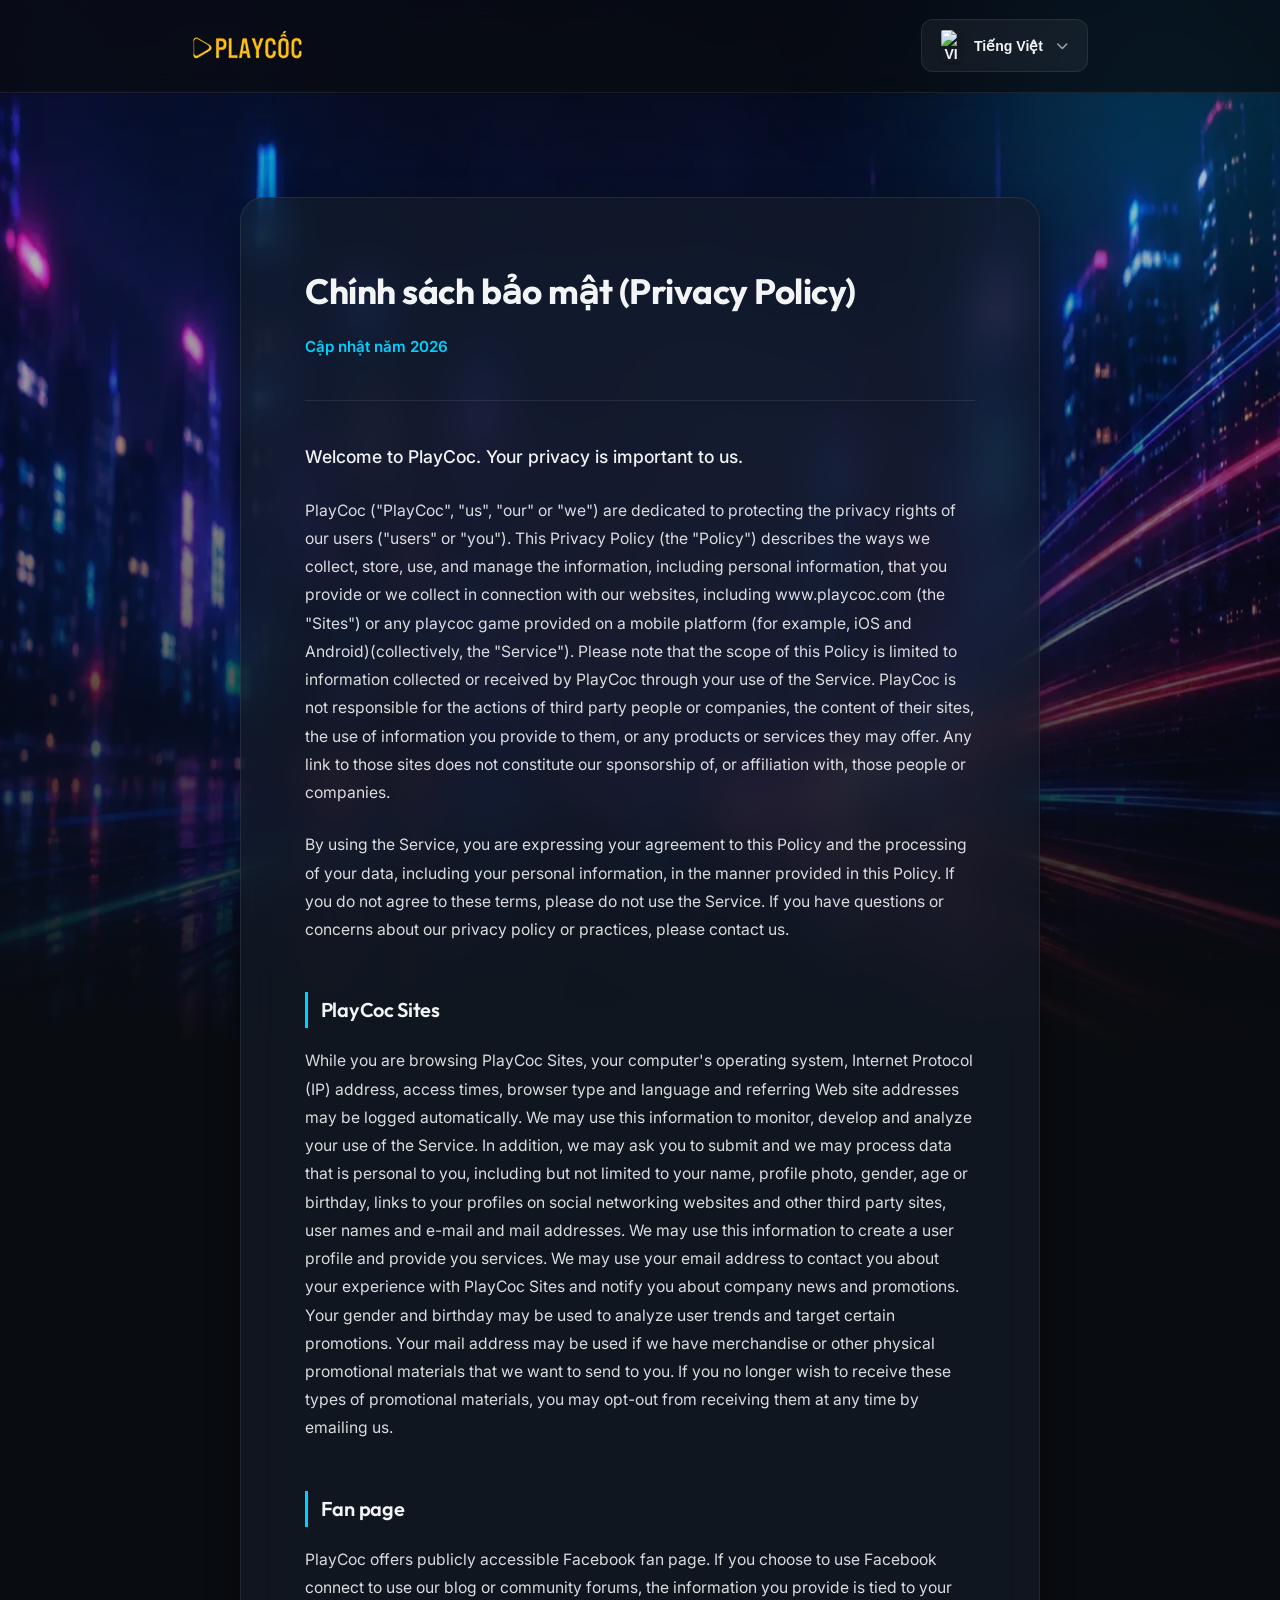
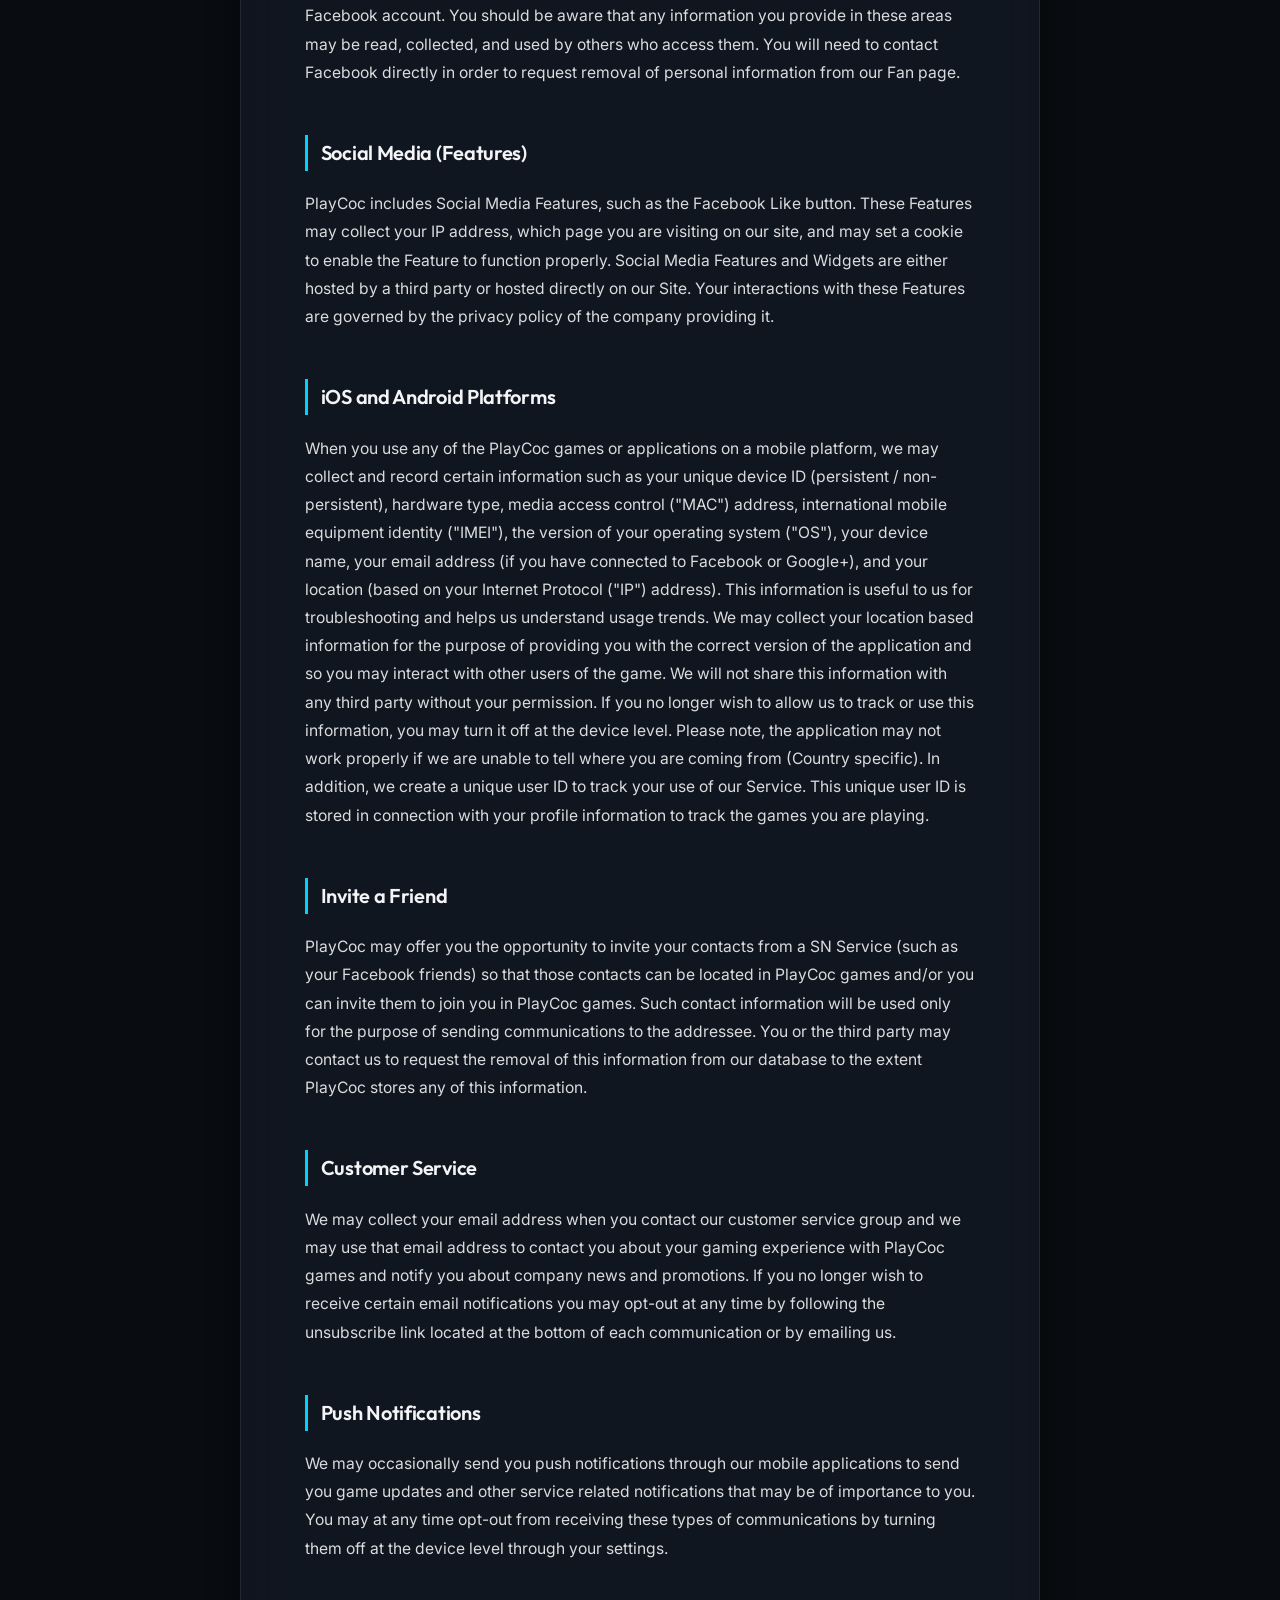
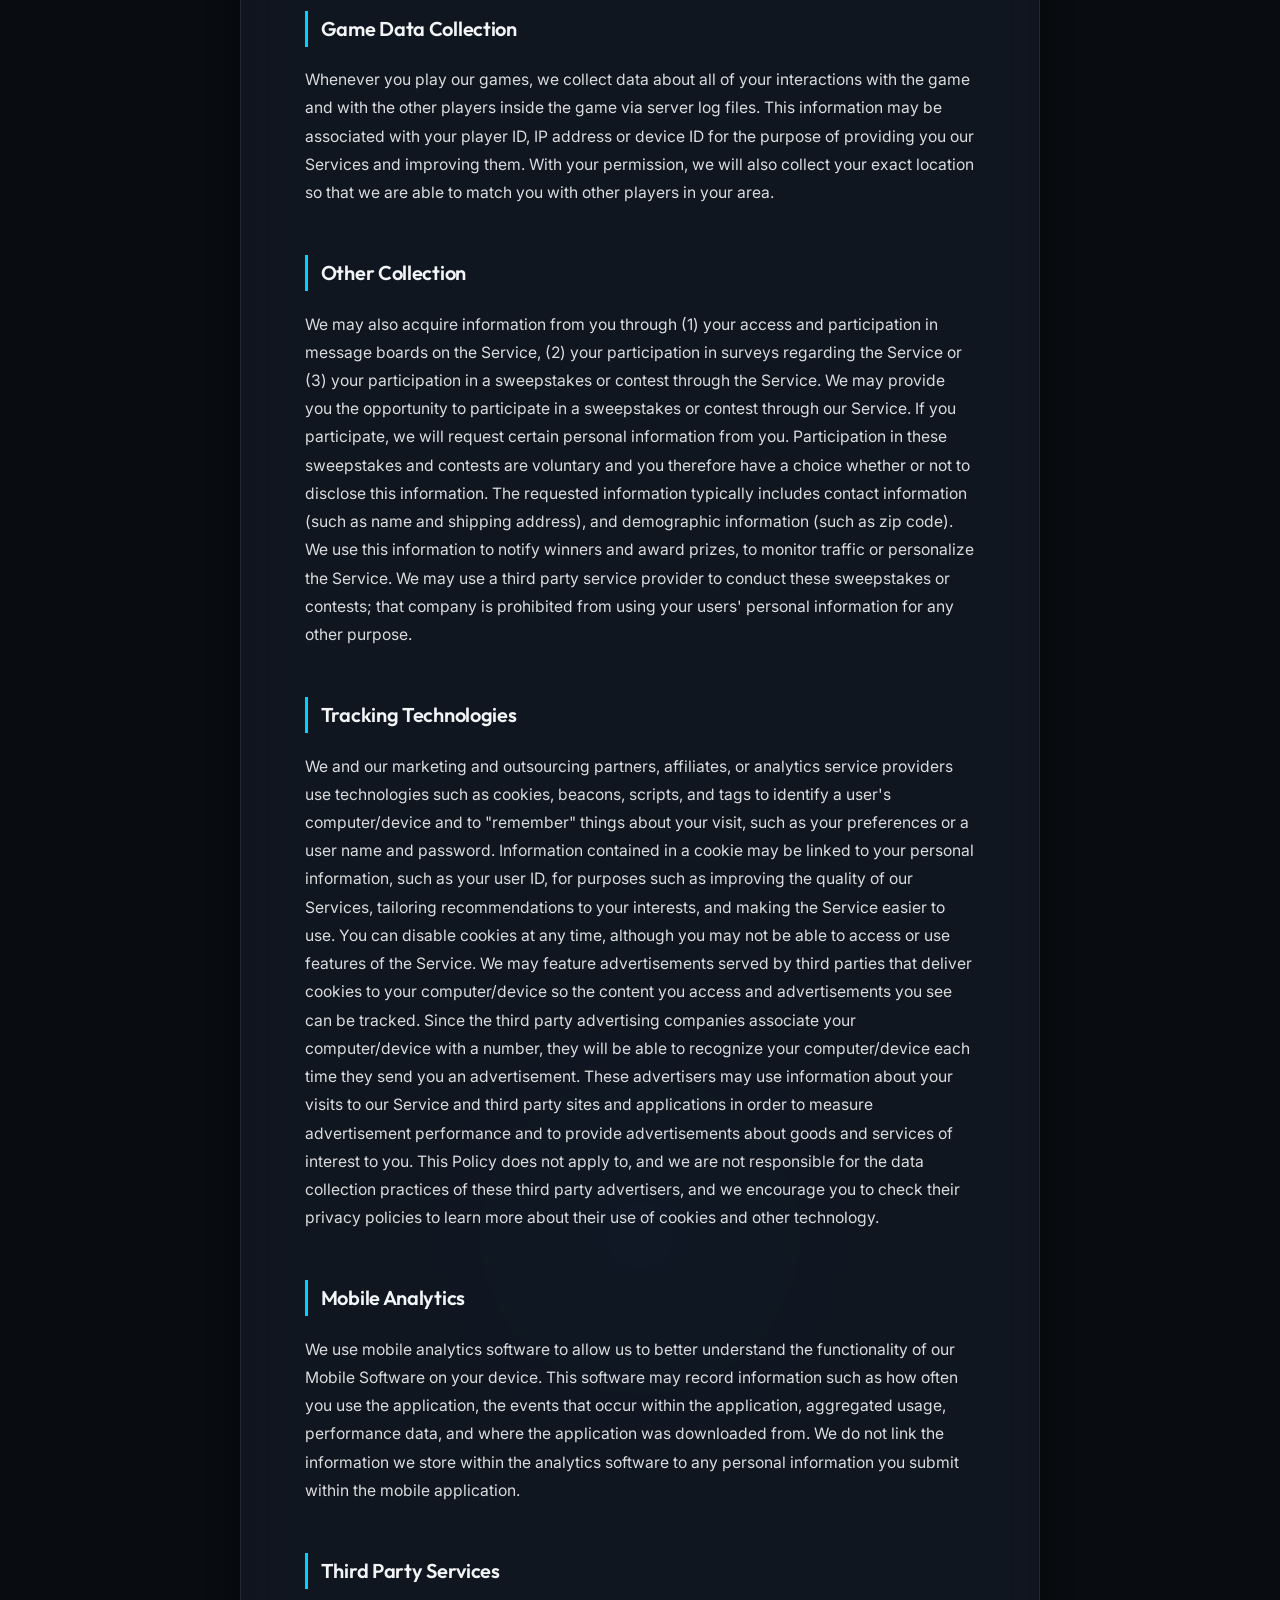
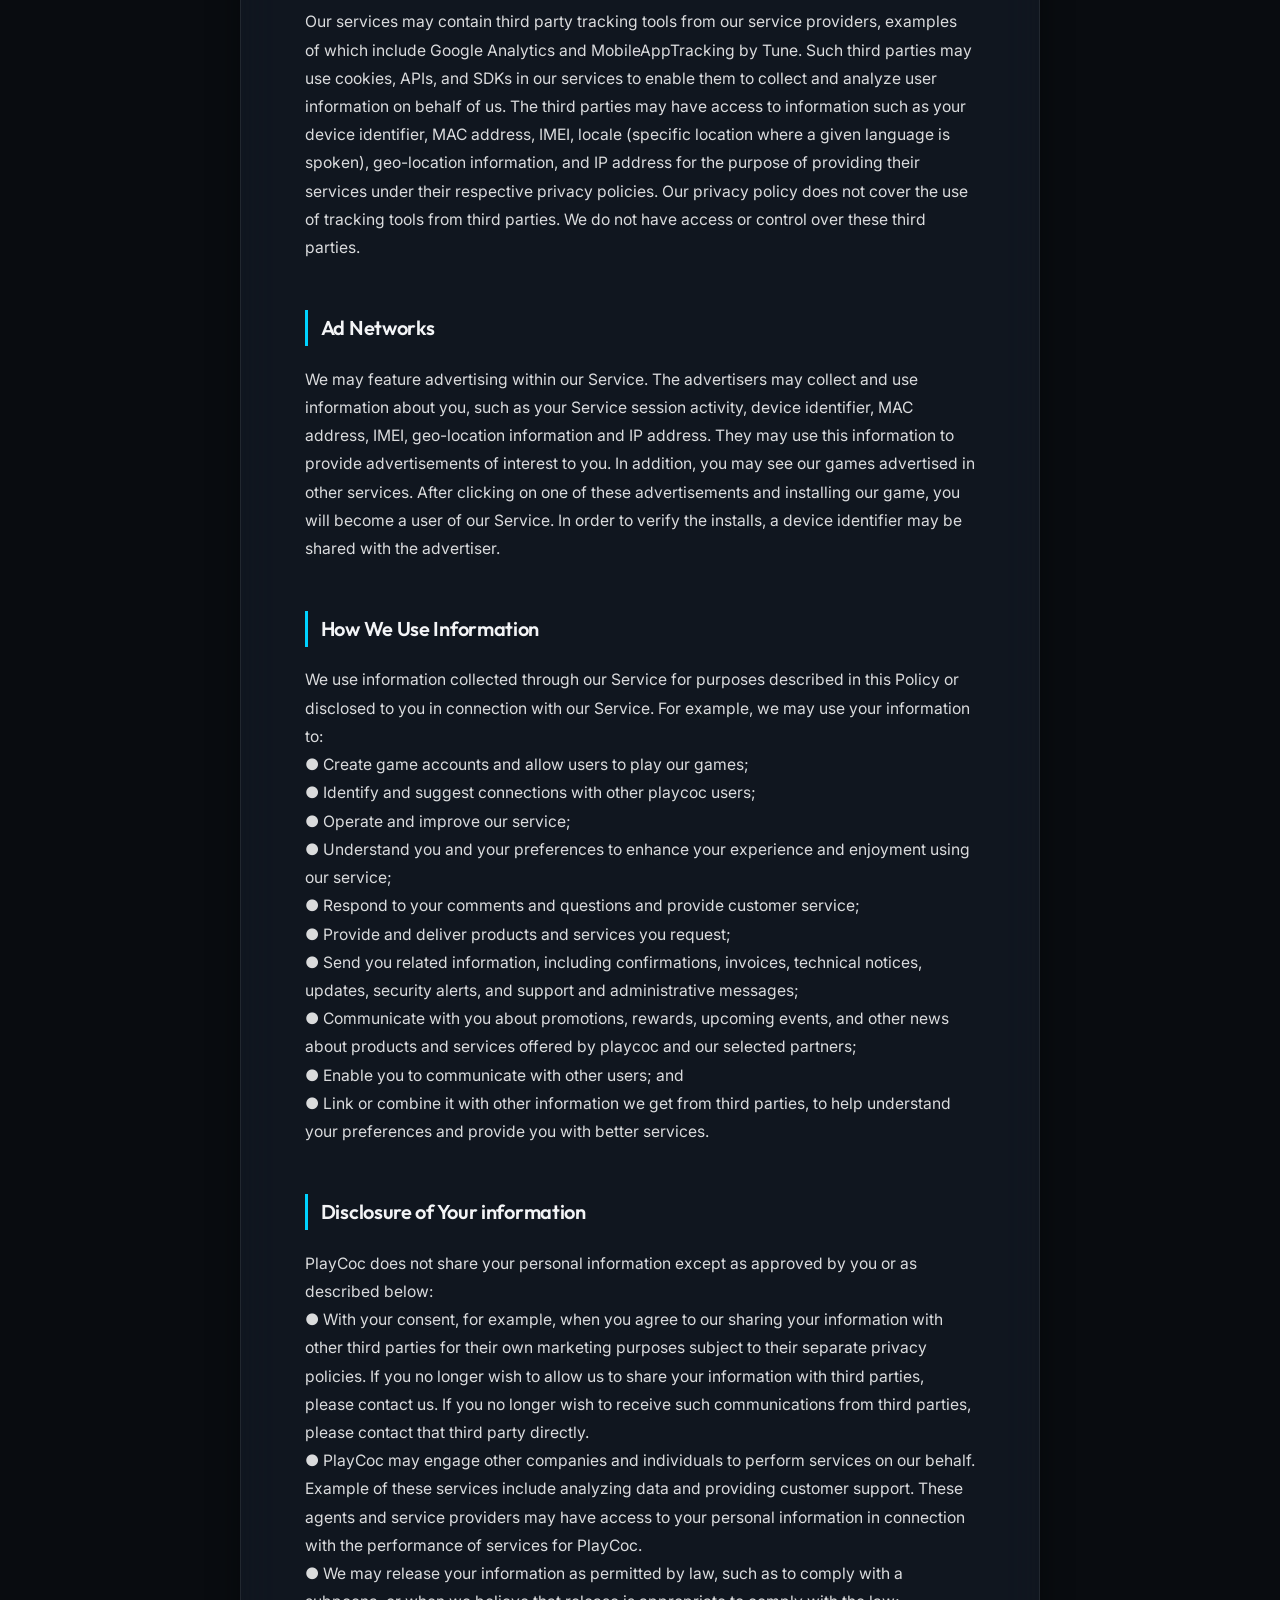
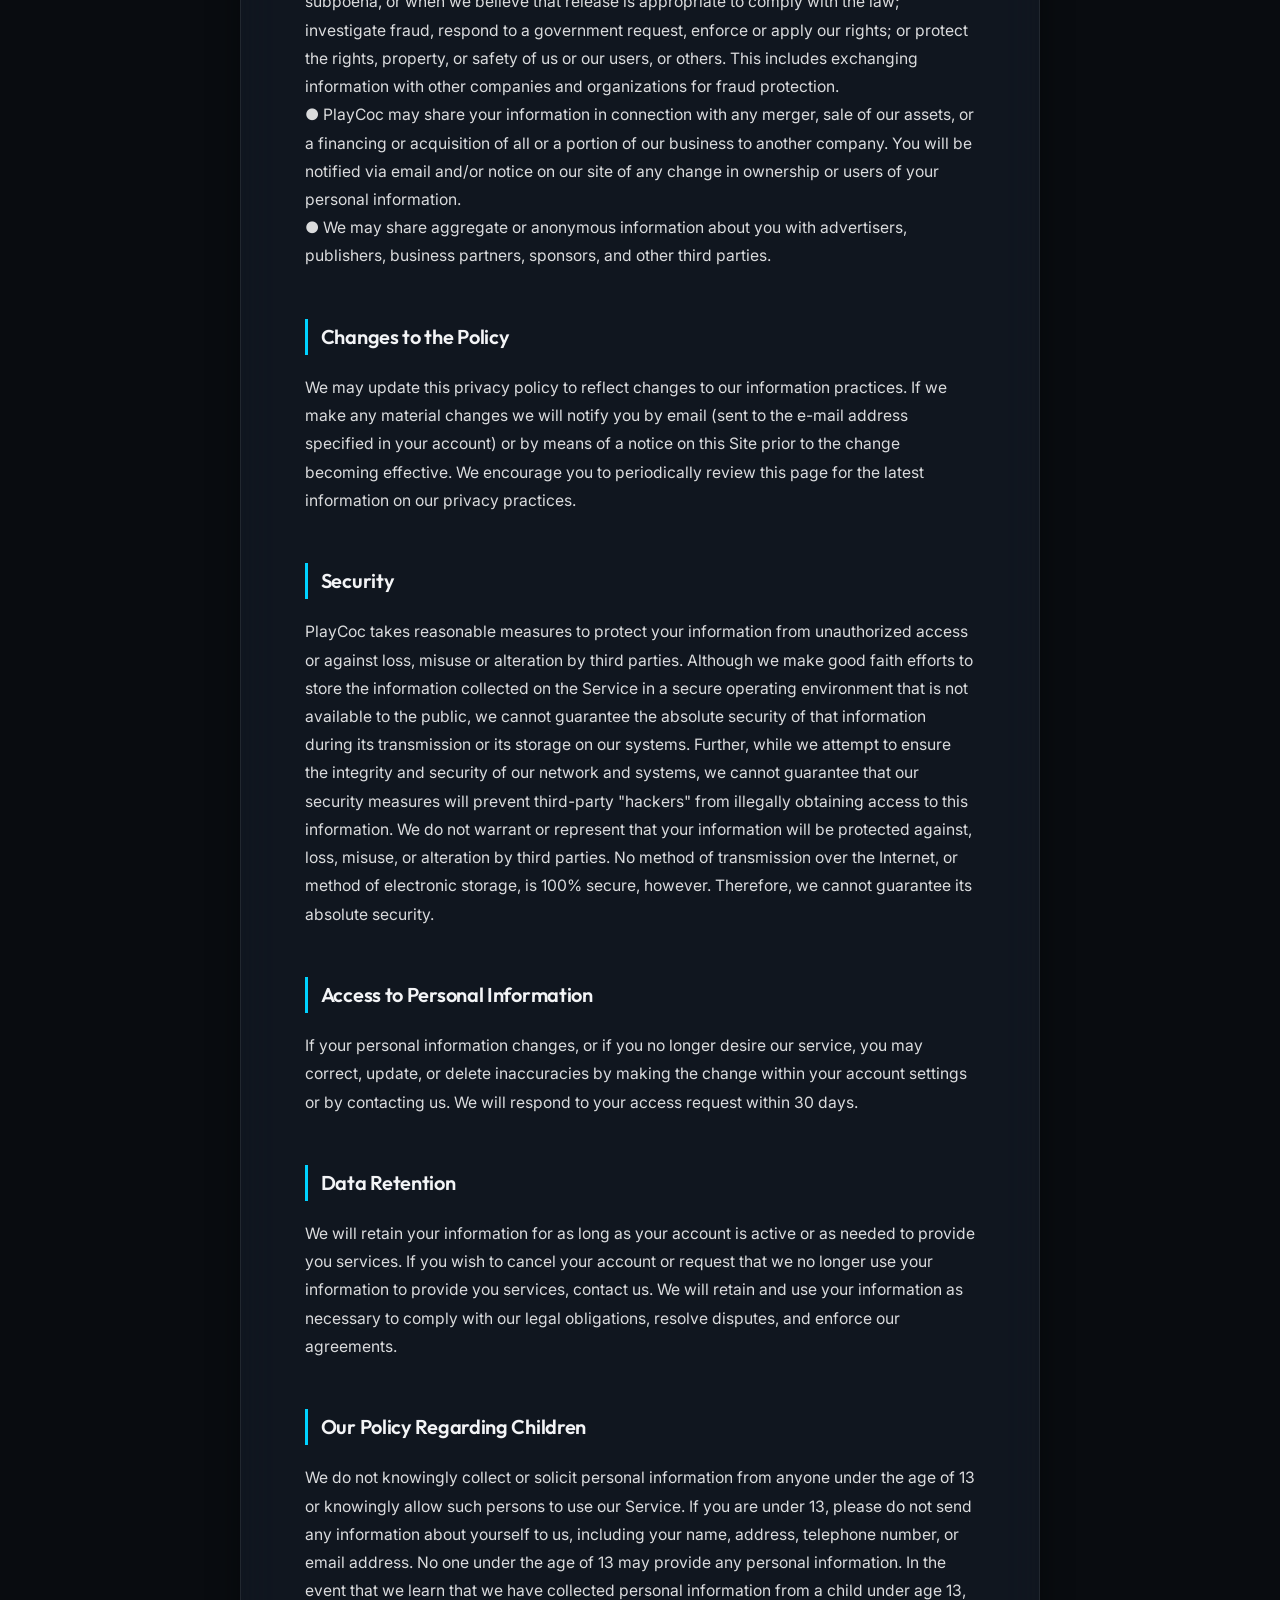
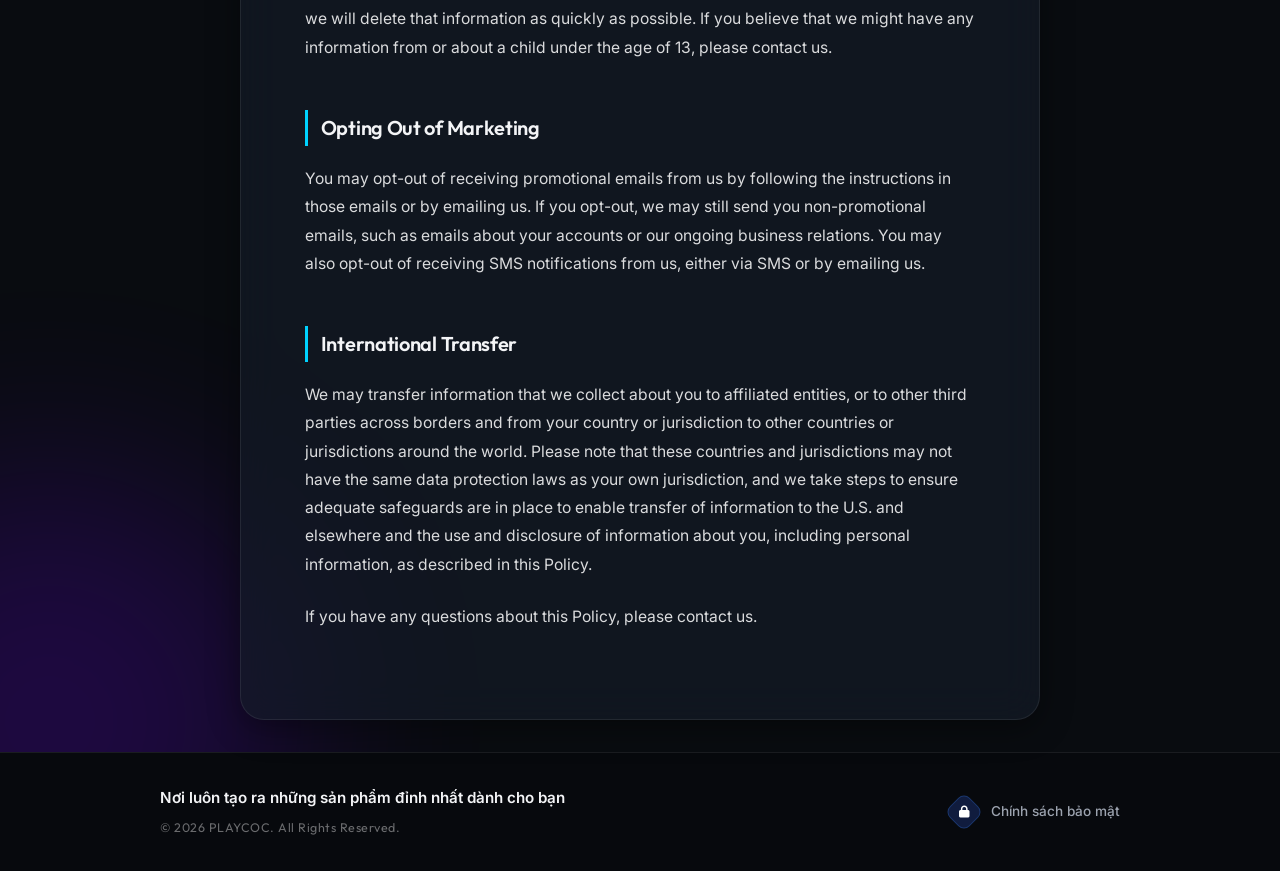
==== commit 441899e7: "Add files via upload" ====
--- a/policy.html
+++ b/policy.html
@@ -1,5 +1,5 @@
 <!DOCTYPE html>
-<html lang="ko">
+<html lang="vi">
 <head>
   <meta charset="UTF-8">
   <meta name="viewport" content="width=device-width, initial-scale=1.0">
@@ -34,22 +34,25 @@
   <!-- Header -->
   <header>
     <div class="header-container">
-      <a href="index.html" class="logo">
+      <div data-href="index.html" class="logo" style="cursor: pointer;">
         <img src="img/header-logo.webp" alt="PLAYCOC" class="logo-img">
-      </a>
+      </div>
       <div class="header-right">
         <!-- Custom Language Selector with Flags -->
         <div class="custom-lang-selector" id="lang-selector-wrap">
           <button class="lang-trigger-btn" id="lang-trigger">
-            <img src="https://flagcdn.com/w20/kr.png" alt="KO" class="flag-img" id="current-flag">
-            <span id="current-lang-text">한국어</span>
+            <img src="https://flagcdn.com/w20/vn.png" alt="VI" class="flag-img" id="current-flag">
+            <span id="current-lang-text">Tiếng Việt</span>
             <i class="fa-solid fa-chevron-down arrow-icon"></i>
           </button>
           <div class="lang-dropdown-menu" id="lang-dropdown">
+            <!-- Korean hidden but kept for future debugging -->
+            <!--
             <div class="lang-option" data-value="ko">
               <img src="https://flagcdn.com/w20/kr.png" alt="KO" class="flag-img">
               <span>한국어</span>
             </div>
+            -->
             <div class="lang-option" data-value="en">
               <img src="https://flagcdn.com/w20/us.png" alt="EN" class="flag-img">
               <span>English</span>
@@ -177,12 +180,12 @@
         <p class="footer-copyright-text">&copy; <span id="footer-year"></span> PLAYCOC. All Rights Reserved.</p>
       </div>
       <div class="footer-links">
-        <a href="policy.html" class="footer-policy-link-wrap">
+        <div data-href="policy.html" class="footer-policy-link-wrap" style="cursor: pointer;">
           <span class="policy-icon-box">
             <i class="fa-solid fa-lock"></i>
           </span>
           <span data-i18n="footer-policy-link">개인정보처리방침</span>
-        </a>
+        </div>
       </div>
     </div>
   </footer>
--- a/style.css
+++ b/style.css
@@ -149,10 +149,10 @@
 .lang-trigger-btn {
   display: flex;
   align-items: center;
-  gap: 0.6rem;
+  gap: 0.8rem;
   background: rgba(255, 255, 255, 0.05);
   border: 1px solid var(--border-color);
-  padding: 0.5rem 1rem;
+  padding: 0.6rem 1.2rem;
   border-radius: 12px;
   color: var(--text-main);
   font-size: 0.88rem;
@@ -160,6 +160,7 @@
   cursor: pointer;
   transition: var(--transition-fast);
   outline: none;
+  min-width: 155px; /* Stable, spacious width to prevent text wrapping and look premium */
 }
 
 .lang-trigger-btn:hover {
@@ -179,6 +180,7 @@
   font-size: 0.75rem;
   color: var(--text-muted);
   transition: var(--transition-fast);
+  margin-left: auto; /* Push the chevron to the far right */
 }
 
 .custom-lang-selector.open .arrow-icon {
@@ -194,7 +196,7 @@
   border: 1px solid var(--border-color);
   border-radius: 14px;
   padding: 0.5rem;
-  width: 140px;
+  width: 155px; /* Matches the trigger button's min-width */
   display: none;
   flex-direction: column;
   gap: 0.3rem;
@@ -375,7 +377,7 @@
   color: var(--text-muted);
   font-size: 1.2rem;
   margin-bottom: 3.5rem;
-  max-width: 600px;
+  max-width: 900px; /* Increased from 600px to display the subtitle as a single clean line on desktop */
   margin-left: auto;
   margin-right: auto;
 }
@@ -660,16 +662,16 @@
   max-height: 0;
   padding: 0 2.8rem;
   overflow: hidden;
-  transition: max-height 0.5s cubic-bezier(0, 1, 0, 1);
+  transition: max-height 0.3s ease-out, padding 0.3s ease-out; /* Accelerated and smoothed */
   color: #e5e7eb;
   font-size: 1.08rem;
   text-align: left; /* Left align to prevent weird word gaps on mobile */
 }
 
 .step-card.active .step-content {
-  max-height: 800px;
+  max-height: 950px; /* Increased to allow Vietnamese/English content to expand fully without any clipping */
   padding: 0 2.8rem 2.8rem 2.8rem;
-  transition: max-height 0.5s cubic-bezier(1, 0, 1, 0);
+  transition: max-height 0.3s ease-in-out, padding 0.3s ease-in-out;
 }
 
 .step-content p {
